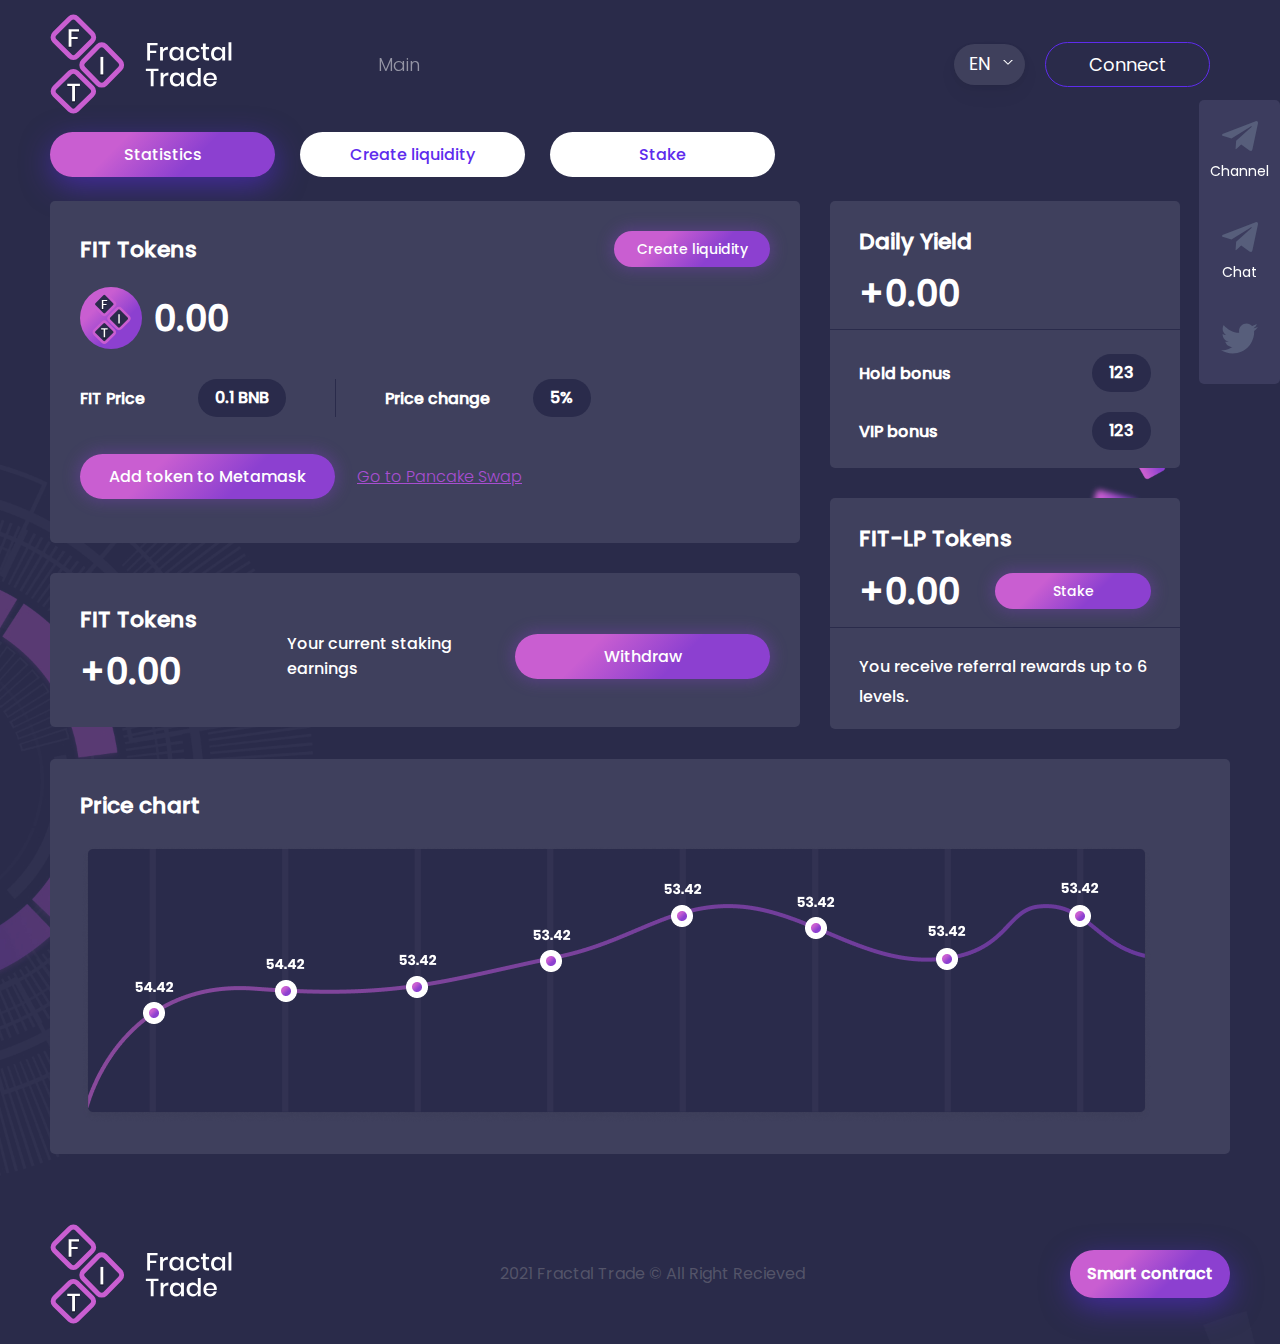
==== Staking.html @ 32904b92 "next page" ====
<!DOCTYPE html>
<html lang="en">
<head>
    <meta charset="UTF-8">
    <meta name="viewport" content="width=device-width, initial-scale=1.0">

    <title>Staking</title>

    <!-- styles -->

    <link rel="stylesheet" type="text/css" href="styles/reset.css">
    <link rel="stylesheet" type="text/css" href="styles/style.css">
    <link rel="stylesheet" type="text/css" href="styles/media.css">

</head>
<body class="body">
<header class="header">
    <div class="container-content">
        <div class="content-header">
            <a href="#" class="logo">
                <img src="images/logo.svg" alt="logo"/>
            </a>
            <div class="menu-container">
                <ul class="menu-list">
                    <li class="item-menu">
                        <a href="index.html" class="link-menu" target="_blank">
                            Main
                        </a>
                    </li>
                </ul>
            </div>
            <div class="header-btn-container">
                <div class="languages-container">
                    <span class="chose-lg">EN</span>
                    <ul class="languages-list">
                        <li class="item-language">
                            <a href="">RU</a>
                        </li>
                        <li class="item-language">
                            <a href="">EN</a>
                        </li>
                    </ul>
                </div>
                <button type="button" class="btn transparent-btn">
                    Connect
                </button>
            </div>
        </div>
    </div>
</header>
<section class="tabs-section">
    <div class="container-content">
        <ul class="tabs">
            <li class="tabs-item active">
                <a href="">
                    Statistics
                </a>
            </li>
            <li class="tabs-item">
                <a href="">
                    Create liquidity
                </a>
            </li>
            <li class="tabs-item">
                <a href="">
                    Stake
                </a>
            </li>
        </ul>
        <div class="tabs-content">
            <div class="tabs-panel active" data-index="0">
                <div class="container-tab-info">
                    <div class="container-fit-token">
                        <div class="tokens-block">
                            <div class="header-block-tabs">
                                <h3 class="title-tabs-block">
                                    FIT Tokens
                                </h3>
                                <button type="button" class="create-liquidity">
                                    Create liquidity
                                </button>
                            </div>
                            <div class="block-value">
                                <div class="icon-value"></div>
                                <p class="value-token">
                                    0.00
                                </p>
                            </div>
                            <div class="result-block-token">
                                <ul class="list-result">
                                    <li class="item-result">
                                        <h4 class="title-result">
                                            FIT Price
                                        </h4>
                                        <span class="result-input">0.1 BNB</span>
                                    </li>
                                    <li class="item-result">
                                        <h4 class="title-result">
                                            Price change
                                        </h4>
                                        <span class="result-input">5%</span>
                                    </li>
                                </ul>
                            </div>

                            <div class="footer-token-block">
                                <button type="button" class="big-pink-btn metamask">
                                    Add token to Metamask
                                </button>
                                <a href="" class="link-swap">
                                    Go to Pancake Swap
                                </a>
                            </div>

                        </div>
                        <div class="tokens-block extra-bottom">
                            <div class="header-block-tabs extra-header">
                                <h3 class="title-tabs-block">
                                    FIT Tokens
                                </h3>
                                <p class="extra-value">
                                    +0.00
                                </p>
                            </div>
                            <div class="block-current">
                                <p>
                                    Your current staking earnings
                                </p>
                                <button type="button" class="big-pink-btn">
                                    Withdraw
                                </button>
                            </div>
                        </div>
                    </div>
                    <div class="right-tokens-block">
                        <div class="main-right-block">
                            <div class="tokens-block right-token">
                                <div class="header-block-tabs extra-header">
                                    <h3 class="title-tabs-block">
                                        Daily Yield
                                    </h3>
                                    <p class="extra-value">
                                        +0.00
                                    </p>
                                </div>
                                <div class="footer-right-token">
                                    <ul class="list-result">
                                        <li class="item-result">
                                            <h4 class="title-result">
                                                Hold bonus
                                            </h4>
                                            <span class="result-input">123</span>
                                        </li>
                                        <li class="item-result">
                                            <h4 class="title-result">
                                                VIP bonus
                                            </h4>
                                            <span class="result-input">123</span>
                                        </li>
                                    </ul>
                                </div>
                            </div>
                            <div class="tokens-block right-token">
                                <div class="header-block-tabs extra-header">
                                    <h3 class="title-tabs-block">
                                        FIT-LP Tokens
                                    </h3>
                                    <div class="container-header-info-bottom">
                                        <p class="extra-value">
                                            +0.00
                                        </p>
                                        <button type="button" class="pink-small-btn">
                                            Stake
                                        </button>
                                    </div>
                                </div>
                                <div class="footer-right-token">
                                    <p class="footer-right-text">
                                        You receive referral rewards up to 6 levels.
                                    </p>
                                </div>
                            </div>
                        </div>
                    </div>
                </div>
                <div class="tab-footer">
                    <div class="chart-container">
                        <h2 class="title-tabs-block">
                            Price chart
                        </h2>
                        <div class="chart">
                            <img src="images/chart.png" alt="simulator chart"/>
                        </div>
                    </div>
                </div>
            </div>
            <div class="tabs-panel" data-index="1">
                <!-- content here -->
            </div>
            <div class="tabs-panel" data-index="2">
                <!-- content here -->
            </div>
        </div>
    </div>
</section>

<footer class="footer">
    <div class="container-content">
        <div class="content-footer">
            <a href="#" class="logo">
                <img src="images/logo.svg" alt="logo">
            </a>
            <p class="footer-info">
                2021 Fractal Trade © All Right Recieved
            </p>
            <button type="button" class="smart-contract">
                Smart contract
            </button>
        </div>
    </div>
</footer>

<div class="container-contacts">
    <ul class="contacts-list">
        <li class="item-contacts channel">
            <a href="" class="link-contacts" target="_blank">
                Channel
            </a>
        </li>
        <li class="item-contacts chat">
            <a href="" class="link-contacts" target="_blank">
                Chat
            </a>
        </li>
        <li class="item-contacts twitter">
            <a href="" class="link-contacts" target="_blank"></a>
        </li>
    </ul>
</div>

<button type="button" class="btn-to-top"></button>

<!-- scripts -->

<script src="js/jQuery_3.6.0.js"></script>
<script src="js/main.js"></script>
</body>
</html>
---- styles/style.css ----
@font-face {
    font-family: 'Poppins';
    src: url('../fonts/Poppins/Poppins-Medium.eot');
    src: url('../fonts/Poppins/Poppins-Medium.eot?#iefix') format('embedded-opentype'),
    url('../fonts/Poppins/Poppins-Medium.woff2') format('woff2'),
    url('../fonts/Poppins/Poppins-Medium.woff') format('woff'),
    url('../fonts/Poppins/Poppins-Medium.ttf') format('ttf');
    font-weight: 500;
    font-style: normal;
    font-display: swap;
}

@font-face {
    font-family: 'Poppins';
    src: url('../fonts/Poppins/Poppins-Regular.eot');
    src: url('../fonts/Poppins/Poppins-Regular.eot?#iefix') format('embedded-opentype'),
    url('../fonts/Poppins/Poppins-Regular.woff2') format('woff2'),
    url('../fonts/Poppins/Poppins-Regular.woff') format('woff'),
    url('../fonts/Poppins/Poppins-Regular.ttf') format('ttf');
    font-weight: normal;
    font-style: normal;
    font-display: swap;
}

@font-face {
    font-family: 'Poppins';
    src: url('../fonts/Poppins/Poppins-Light.eot');
    src: url('../fonts/Poppins/Poppins-Light.eot?#iefix') format('embedded-opentype'),
    url('../fonts/Poppins/Poppins-Light.woff2') format('woff2'),
    url('../fonts/Poppins/Poppins-Light.woff') format('woff'),
    url('../fonts/Poppins/Poppins-Light.ttf') format('ttf');
    font-weight: 300;
    font-style: normal;
    font-display: swap;
}

*,
body,
html{
    font-family: 'Poppins';
}

a{
    text-decoration: none;
}

a, h1, h2, h3, h4, h5, h6{
    color: #ffff;
    line-height: normal;
}

p{
    color: rgba(255, 255, 255, 0.5);
}

input, button{
    outline: none;
}

/*--------------wrapper styles---------*/

.body{
    background: url("../images/bg.jpg")no-repeat;
    background-size: cover;
    min-height: 100px;
}

/*--------------header styles---------*/

.container-content{
    max-width: 1180px;
    width: 100%;
    margin: 0 auto;
}

.header{
    padding: 14px;
}

.logo{
    max-width: 184px;
    width: 100%;
}

.logo img{
    width: 100%;
}

.menu-list{
    display: flex;
    align-items: center;
    justify-content: space-between;
}

.content-header{
    display: flex;
    align-items: center;
    justify-content: space-between;
}

.link-menu{
    color: #FFFFFF;
    opacity: 0.5;
    font-size: 18px;
    font-weight: 300;
}

.item-menu{
    margin: 0 20px;
}

.link-menu:hover{
    opacity: 1;
    transition: .3s;
}

.chose-lg{
    padding: 11px 35px 12px 15px;
    display: flex;
    align-items: center;
    justify-content: center;
    color: #FFFFFF;
    cursor: pointer;
    position: relative;
    z-index: 1;
    font-size: 18px;
}


.chose-lg:after{
    content: '';
    position: absolute;
    right: 10px;
    top: 50%;
    transform: translateY(-50%) rotate(180deg);
    background: url("../images/arrow.svg")no-repeat;
    width: 14px;
    height: 8px;
    background-size: cover;
    transition: .4s;
}

.chose-lg.turn-btn:after{
    top: 42%;
    transform: translateY(-50%);
    transition: .4s;
}

.languages-container{
    background: #3f405c;
    box-shadow: 0px 10px 20px rgba(0, 0, 0, 0.04), 0px 2px 6px rgba(0, 0, 0, 0.04), 0px 0px 1px rgba(0, 0, 0, 0.04);
    border-radius: 30px;
    position: relative;
    margin-right: 20px;
}

.languages-list{
    position: absolute;
    top: 22px;
    left: 0;
    right: 0;
    box-shadow: 0px 10px 20px rgba(0, 0, 0, 0.04), 0px 2px 6px rgba(0, 0, 0, 0.04), 0px 0px 1px rgba(0, 0, 0, 0.04);
    padding-top: 20px;
    background: #3f405c;
    border-bottom-right-radius: 20px;
    border-bottom-left-radius: 20px;
    display: none;
}

.item-language{
    display: flex;
    flex-direction: column;
    align-items: center;
    background: #3f405c;
}

.item-language:last-child{
    border-bottom-right-radius: 30px;
    border-bottom-left-radius: 30px;
}

.item-language:hover,
.chose-lg:hover{
    background: #34354c;
    border-radius: 30px;
}

.item-language a{
    padding: 10px 13px;
    width: 44px;
    text-align: left;
    font-size: 18px;
}

.btn{
    width: 165px;
    color: #FFFFFF;
    border-radius: 30px;
    height: 45px;
    font-size: 18px;
}

.transparent-btn{
    background: transparent;
    border: 1px solid #5E2CED;
}
.transparent-btn:hover{
    background: rgba(94, 44, 237, 0.3);
    transition: .3s;
}

.header-btn-container{
    display: flex;
    align-items: center;
    margin-right: 20px;
}

.menu-container{
    width: 40%;
}

/*------------first screen-----------*/

.container-text-screen{
    max-width: 575px;
    width: 100%;
}

.main-title{
    font-style: normal;
    font-weight: normal;
    font-size: 80px;
    line-height: 105%;
    margin-bottom: 27px;
}

.main-sub-text{
    line-height: normal;
    font-size: 16px;
    max-width: 457px;
    font-weight: 300;
    margin-bottom: 27px;
}

.tokens{
    background: linear-gradient(315deg, #8C40D0 36.41%, #C95ED1 70.02%);
    -webkit-box-shadow: 1px 9px 30px 0px rgba(94, 44, 237, 0.5);
    -moz-box-shadow: 1px 9px 30px 0px rgba(94, 44, 237, 0.5);
    box-shadow: 1px 9px 30px 0px rgba(94, 44, 237, 0.5);
    border: none;
    margin-right: 20px;
    animation: radial-pulse 1s infinite;
}

.contract{
    border: none;
    background: #F1F4FF;
    color: #5E2CED;
}

.tokens:hover,
.contract:hover,
.btn-statistic:hover{
    opacity: 0.8;
    transition: .3s;
}

.footer-text-screen{
    display: flex;
    align-items: baseline;
    font-size: 16px;
    font-weight: 300;
    margin-top: 30px;
}

.footer-text-screen p{
    margin-left: 5px;
}

.container-first-screen{
    display: flex;
    align-items: center;
    justify-content: space-between;
    margin-top: 70px;
    min-height: 500px;
}

.first-screen{
    padding-bottom: 123px;
}

/*----------------blue section--------*/

.blue-section{
    background: #6A3CEF;
    min-height: 61px;
}

.item-statistic{
    padding: 36px 0 44px;
}

.list-statistic{
    display: flex;
    align-items: center;
    justify-content: space-around;
}

.value-statistic{
    position: relative;
    text-align: center;
    width: 100%;
}

.value-statistic:after{
    content: '';
    position: absolute;
    bottom: 5px;
    width: 82px;
    height: 1px;
    background: #FFFFFF;
    left: 50%;
    transform: translateX(-50%);
}

.item-statistic{
    display: flex;
    flex-direction: column;
    align-items: center;
    min-width: 379px;
}

.value-statistic h3{
    font-style: normal;
    font-weight: normal;
    font-size: 45px;
}

.text-statistic{
    font-style: normal;
    font-weight: 300;
    font-size: 16px;
    margin-top: 5px;
}

.center-column{
    background: #5E2CED;
}

/*---------------discussed------------*/

.discussed{
    padding: 100px 85px;
}

.title-header{
    font-style: normal;
    font-weight: normal;
    font-size: 35px;
    text-align: center;
    margin-bottom: 18px;
}

.list-discussed{
    display: flex;
    align-items: center;
    justify-content: space-between;
}

.item-discussed{
    max-width: 233px;
}

.item-discussed a{
    display: block;
}

/*-------------investments-----------*/

.investments{
    padding-bottom: 100px;
}

.container-sub-title{
    display: flex;
    align-items: center;
    justify-content: center;
}

.sub-title-header{
    margin-right: 5px;
    font-style: normal;
    font-weight: 300;
    font-size: 22px;
    color: rgba(255, 255, 255, 0.5);
}

.container-sub-title span{
    color: #5E2CED;
    font-style: normal;
    font-weight: 300;
    font-size: 22px;
}

.container-img-item{
    margin-bottom: 15px;
}

.list-investments{
    display: flex;
    align-items: center;
    justify-content: space-around;
}

.container-list-investments{
    margin-top: 37px;
}

.text-investments{
    font-style: normal;
    font-weight: normal;
    font-size: 25px;
    color: #FFFFFF;
    text-align: center;
}

.item-investments{
    display: flex;
    flex-direction: column;
    align-items: center;
    padding-bottom: 16px;
    position: relative;
}

.item-investments:after{
    content: '';
    position: absolute;
    left: 50%;
    transform: translateX(-50%);
    bottom: 0;
    width: 84px;
    height: 1px;
    background: #5E2CED;
}

.container-img-item{
    min-height: 81px;
}

.header-block{
    display: flex;
    flex-direction: column;
    align-items: center;
    margin-bottom: 15px;
    padding: 30px 28px;
}

.title-block{
    font-style: normal;
    font-weight: bold;
    font-size: 25px;
    position: relative;
    padding-bottom: 15px;
    margin-top: 15px;
}

.title-block:after{
    content: '';
    position: absolute;
    width: 84px;
    left: 50%;
    transform: translateX(-50%);
    bottom: 0;
    background: #C95ED1;
    height: 1px;
}

.container-info{
    display: flex;
    align-items: center;
    justify-content: space-between;
    margin-top: 20px;
    width: 100%;
}

.container-info p{
    font-style: normal;
    font-weight: 300;
    font-size: 20px;
}

.container-info span{
    color: #A84ED1;
    font-style: normal;
    font-weight: 300;
    font-size: 20px;
}

.block-investments{
    background: #3F405D;
    box-shadow: 0px 4px 8px rgba(0, 0, 0, 0.04), 0px 0px 2px rgba(0, 0, 0, 0.06), 0px 0px 1px rgba(0, 0, 0, 0.04);
    border-radius: 5px;
    max-width: 350px;
    width: 100%;
    margin: 0 15px;
}

.container-blocks-investments{
    margin-top: 95px;
    display: flex;
}

.title-footer-block{
    font-style: normal;
    font-weight: 300;
    font-size: 16px;
    text-align: center;
    margin: 15px 0;
}

.content-statistic{
    display: flex;
    align-items: center;
    justify-content: space-between;
}

.name-statistic{
    font-weight: 300;
    font-size: 16px;
    color: rgba(255, 255, 255, 0.5);
}

.value{
    color: #A84ED1;
    font-weight: 300;
    font-size: 16px;
}

.container-input{
    display: flex;
    align-items: center;
    justify-content: space-between;
    background: #3F405D;
    border: 1px solid #A84ED1;
    border-radius: 30px;
    padding: 10px;
}

.input-info{
    background: transparent;
    border: none;
    color: #FFFFFF;
    font-weight: 300;
    font-size: 16px;
    max-width: 175px;
    width: 100%;
}

.btn-input{
    font-weight: 500;
    font-size: 16px;
    color: #FFFFFF;
    background: linear-gradient(315deg, #8C40D0 36.41%, #C95ED1 70.02%);
    border-radius: 30px;
    border: none;
}

.btn-input:hover{
    opacity: 0.8;
}

.container-input{
    margin-top: 25px;
}

.btn-statistic{
    background: linear-gradient(315deg, #8C40D0 36.41%, #C95ED1 70.02%);
    border-radius: 30px;
    width: 100%;
    border: none;
    -webkit-box-shadow: 1px 9px 30px 0px rgba(94, 44, 237, 0.5);
    -moz-box-shadow: 1px 9px 30px 0px rgba(94, 44, 237, 0.5);
    box-shadow: 1px 9px 30px 0px rgba(94, 44, 237, 0.5);
    margin-top: 25px;
    animation: radial-pulse 1s infinite;
}

.footer-block{
    background: rgba(7, 16, 59, 0.3);
    box-shadow: 0px 4px 8px rgba(0, 0, 0, 0.04), 0px 0px 2px rgba(0, 0, 0, 0.06), 0px 0px 1px rgba(0, 0, 0, 0.04);
    border-radius: 5px;
    padding: 19px 28px 28px;
}


.content-statistic-withdraw{
    display: flex;
    align-items: center;
    justify-content: space-between;
}

.content-statistic-withdraw .value{
    font-size: 20px;
}

.content-statistic-withdraw:first-child{
    margin-bottom: 20px;
}

.btn-transparent{
    width: 100%;
    background: transparent;
    border: 1px solid #a84ed1;
    color: #A84ED1;
    margin-top: 20px;
    height: 45px;
}

.btn-transparent:hover{
    background: rgba(168, 78, 209, 0.1);
    transition: .3s;
}

.body-block{
    padding: 0 28px 40px;
    position: relative;
    border-bottom: 4px solid #07103B4D;
}

.withdraw-header{
    margin-bottom: 0;
    padding-bottom: 35px;
}

.value.footer-value{
    font-size: 16px;
}

.footer-block-withdraw{
    padding: 24px 28px 40px;
}

/*------------------referral------------*/

.referral{
    padding: 95px 0 99px;
    background: #5E2CED;
}

.referral-header{
    position: relative;
    overflow: hidden;
    white-space: nowrap;
}

.referral-header:before,
.referral-header:after{
    content: '';
    position: absolute;
    height: 1px;
    display: inline-block;
    width: 50%;
    background-clip: content-box;
    background: rgba(255, 255, 255, 0.3);
    top: 25px;
}

.referral-header:before{
    left: 0;
    margin: 0 0 0 -19%;
}

.referral-header:after{
    right: 0;
    margin: 0 -19% 0 0;
    top: 25px;
}

.item-percent{
    display: flex;
    flex-direction: column;
    align-items: center;
}

.title-percent{
    font-style: normal;
    font-weight: normal;
    font-size: 55px;
    position: relative;
}

.title-percent:before{
    content: '';
    position: absolute;
    height: 1px;
    bottom: 0;
    left: 50%;
    width: 84px;
    transform: translateX(-50%);
    background: rgba(255, 255, 255, 0.5);
}

.text-percent{
    font-weight: 300;
    font-size: 22px;
    text-align: center;
    color: rgba(255, 255, 255, 0.5);
    margin-top: 20px;
}

.left-block{
    width: 47%;
}

.list-percent{
    display: flex;
    flex-wrap: wrap;
    justify-content: space-around;
}

.item-percent{
    padding: 25px 17px;
    min-width: 150px;
}

.referral-block-header{
    display: flex;
    align-items: center;
}

.referral-title,
.referral-block-header span{
    margin-right: 5px;
    font-style: normal;
    font-weight: normal;
    font-size: 25px;
}

.referral-block-header span{
    margin-right: 0;
    color: #FFFFFF;
}

.text-referral{
    font-weight: 300;
    font-size: 22px;
    color: rgba(255, 255, 255, 0.5);
    line-height: normal;
    margin-top: 13px;
    max-width: 495px;
    width: 100%;
}

.container-info-referral{
    display: flex;
    justify-content: space-between;
    align-items: center;
}

.right-block{
    background: #6A3CEF;
    border-radius: 5px;
    padding: 34px 20px 25px 20px;
    max-width: 530px;
    width: 100%;
}

.title-referral-footer{
    position: relative;
    overflow: hidden;
    white-space: nowrap;
    font-weight: normal;
    font-size: 22px;
}

.title-referral-footer:after{
    content: '';
    position: absolute;
    height: 1px;
    display: inline-block;
    width: 52%;
    background-clip: content-box;
    background: rgba(255, 255, 255, 0.3);
    top: 50%;
    transform: translateY(-50%);
    right: 0;
    margin: 0;
}

.referral-footer{
    margin: 30px 0 10px;
}

.referral-input{
    background: #5a36ce;
    border: 1px solid #5a36ce;
    border-radius: 50px;
    color: #FFFFFF;
    font-weight: 300;
    font-size: 16px;
    padding: 10px;
    width: 95%;
    margin: 20px 0 30px;
}

.copy-btn{
    width: 290px;
    height: 45px;
    color: #5E2CED;
    font-weight: 500;
    font-size: 16px;
    background: #FFFFFF;
    border: none;
    border-radius: 50px;
}

.copy-btn:hover{
    opacity: 0.8;
    transition: .3s;
}

/*-------------road map------------*/

.road-map{
    padding: 94px 0 90px;
}

.number-block span{
    font-style: normal;
    font-weight: normal;
    font-size: 22px;
    color: #5E2CED;
}

.number-block{
    width: 50px;
    height: 50px;
    background: #FFFFFF;
    box-shadow: 0px 10px 20px rgba(0, 0, 0, 0.04), 0px 2px 6px rgba(0, 0, 0, 0.04), 0px 0px 1px rgba(0, 0, 0, 0.04);
    border-radius: 100%;
    display: flex;
    justify-content: center;
    align-items: center;
    position: relative;
}

.title-map-block{
    font-style: normal;
    font-weight: normal;
    font-size: 25px;
    margin-bottom: 17px;
}

.text-map-block{
    font-style: normal;
    font-weight: 300;
    font-size: 22px;
    color: #7E7E89;
    max-width: 270px;
    width: 100%;
    display: -webkit-box;
    -webkit-line-clamp: 4;
    -webkit-box-orient: vertical;
    overflow-y: hidden;
    text-overflow: ellipsis;
}

.map-block{
    max-width: 394px;
    width: 100%;
    position: relative;
    padding-bottom: 55px;
    padding-left: 55px;
}

.map-block:hover{
    cursor: pointer;
}

.first-block,
.three-block,
.fifth-block{
    padding-top: 55px;
}

.first-block:after,
.three-block:after,
.fifth-block:after{
    content: '';
    position: absolute;
    left: 0;
    top: -34px;
    width: 14px;
    height: 100%;
    background: url("../images/point-line.svg")no-repeat;
    transform: rotate(180deg);
    z-index: -2;
    background-size: 100% 100%;
}

.second-block:after,
.fourth-block:after{
    content: '';
    position: absolute;
    left: 0;
    top: 9px;
    width: 14px;
    height: 100%;
    background: url("../images/point-line.svg")no-repeat;
    z-index: -2;
    background-size: 100% 100%;
}

.first-block:hover .number-block,
.second-block:hover .number-block,
.three-block:hover .number-block,
.fourth-block:hover .number-block,
.fifth-block:hover .number-block{
    width: 85px;
    height: 85px;
    transition: .3s;
}

.first-block:hover .number-block,
.three-block:hover .number-block,
.fifth-block:hover .number-block{
    top: -56px;
    left: -34px;
}

.second-block:hover .number-block,
.fourth-block:hover .number-block{
    bottom: -53px;
    left: -35px;
}

.first-block .number-block,
.second-block .number-block,
.three-block .number-block,
.fourth-block .number-block,
.fifth-block .number-block{
    position: absolute;
}

.first-block:hover .number-block:before,
.second-block:hover .number-block:before,
.three-block:hover .number-block:before,
.fourth-block:hover .number-block:before,
.fifth-block:hover .number-block:before{
    content: '';
    position: absolute;
    left: -7px;
    right: -7px;
    bottom: -7px;
    top: -7px;
    border-radius: 100%;
    background: linear-gradient(315deg, #8C40D0 36.41%, #C95ED1 70.02%);
    z-index: -1;
    transition: .3s;
}


.first-block:hover .number-block span,
.second-block:hover .number-block span,
.three-block:hover .number-block span,
.fourth-block:hover .number-block span,
.fifth-block:hover .number-block span{
    font-size: 35px;
    transition: .3s;
}
.first-block .number-block,
.three-block .number-block,
.fifth-block .number-block{
    top: -40px;
    left: -18px;
}

.second-block .number-block,
.fourth-block .number-block{
    bottom: -40px;
    left: -18px;
}

.second-block{
    left: 55px;
}

.fourth-block{
    right: 0;
}

.container-map{
    display: flex;
    flex-direction: column;
    align-items: center;
    justify-content: center;
    position: relative;
}

.list-map{
    display: flex;
    justify-content: space-between;
    width: 100%;
    align-items: center;
}

.list-map:first-child{
    justify-content: center;
}

.mobile-block{
    display: none;
}

.special-map-line{
    height: 10px;
    background: #3E3F5B;
    box-shadow: 0px 10px 20px rgba(0, 0, 0, 0.04), 0px 2px 6px rgba(0, 0, 0, 0.04), 0px 0px 1px rgba(0, 0, 0, 0.04);
    border-radius: 5px;
    width: 100%;
    border: none;
    z-index: -3;
}

/*--------------faq----------------*/

.faq{
    padding-bottom: 20px;
}

.container-faq{
    margin-top: 45px;
}

.list-faq{
    max-height: 330px;
    overflow-y: auto;
    padding-right: 6px;
}

.header-item-faq{
    background: #3F405D;
    border-radius: 50px;
    padding: 24px 31px 24px 37px;
    display: flex;
    align-items: center;
    position: relative;
    z-index: 100;
    cursor: pointer;
}

.item-faq{
    margin-bottom: 26px;
}

.active-block .header-item-faq{
    background: linear-gradient(315deg, #8C40D0 36.41%, #C95ED1 70.02%);
}

.chevron-faq-item{
    width: 22px;
    height: 12px;
    background: url("../images/arrow-pink.svg") no-repeat;
    background-size: cover;
    border: none;
    position: absolute;
    right: 31px;
    top: 50%;
    transform: translateY(-50%);
    transition: .3s;
}

.title-faq-item{
    font-style: normal;
    font-weight: normal;
    font-size: 23px;
}

.chevron-faq-item.active-btn-faq{
    background: url("../images/arrow.svg") no-repeat;
    background-size: cover;
    width: 22px;
    height: 22px;
    transition: .3s;
}

.container-info-faq{
    background: #3F405D;
    box-shadow: 0px 10px 20px rgba(0, 0, 0, 0.04), 0px 2px 6px rgba(0, 0, 0, 0.04), 0px 0px 1px rgba(0, 0, 0, 0.04);
    border-bottom-left-radius: 50px;
    border-bottom-right-radius: 50px;
    padding: 62px 37px 25px;
    position: relative;
    top: -30px;
    display: none;
}

.container-info-faq p{
    color: #7E7E89;
    font-style: normal;
    font-weight: normal;
    font-size: 16px;
    line-height: normal;
}

/*-------------scrollbar-----------*/

::-webkit-scrollbar-button {
    background-image: none;
    background-repeat:no-repeat;
    width:5px;
    height:0px
}

::-webkit-scrollbar-track {
    background-color: rgba(7, 16, 59, 0.3);
}

::-webkit-scrollbar-thumb {
    -webkit-border-radius: 5px;
    border-radius: 5px;
    background: linear-gradient(315deg, #8C40D0 36.41%, #C95ED1 70.02%);
}

::-webkit-scrollbar-thumb:hover{
    background: linear-gradient(315deg, #8C40D0 36.41%, #C95ED1 70.02%);
    opacity: 0.5;
}

::-webkit-resizer{
    background-image: none;
    background-repeat: no-repeat;
    width: 4px;
    height: 0px
}

::-webkit-scrollbar{
    width: 4px;
    border-radius: 5px;
}

/*--------------footer-------------*/

.smart-contract{
    font-style: normal;
    font-weight: 600;
    font-size: 16px;
    color: #FFFFFF;
    width: 160px;
    height: 48px;
    background: linear-gradient(315deg, #8C40D0 36.41%, #C95ED1 70.02%);
    border-radius: 50px;
    border: none;
    -webkit-box-shadow: 1px 9px 30px 0px rgba(94, 44, 237, 0.5);
    -moz-box-shadow: 1px 9px 30px 0px rgba(94, 44, 237, 0.5);
    box-shadow: 1px 9px 30px 0px rgba(94, 44, 237, 0.5);
    animation: radial-pulse 1s infinite;
}

@keyframes radial-pulse {
    0% {
        box-shadow:  0 0 0 0px rgba(94, 44, 237, 0.5);
    }

    100% {
        box-shadow: 1px 9px 30px 0px rgba(94, 44, 237, 0.5);
    }
}

.smart-contract:hover{
    opacity: 0.8;
    transition: .3s;
}

.footer .logo{
    max-width: 184px;
    width: 100%;
    display: block;
}

.content-footer{
    display: flex;
    align-items: center;
    justify-content: space-between;
}

.footer-info{
    color: rgba(126, 126, 137, 0.5);
    font-style: normal;
    font-weight: normal;
    font-size: 16px;
}

.footer{
    padding: 20px 0;
}

.btn-to-top{
    background: linear-gradient(315deg, #8C40D0 36.41%, #C95ED1 70.02%);
    border-radius: 50px;
    width: 55px;
    height: 55px;
    position: fixed;
    bottom: 70px;
    border: none;
    right: 10%;
    box-shadow: 0px 0px 3px 7px rgba(94,44,237,0.3);
    -webkit-box-shadow: 0px 0px 3px 7px rgba(94,44,237,0.3);
    -moz-box-shadow: 0px 0px 3px 7px rgba(94,44,237,0.3);
    opacity: 0;
    visibility: hidden;
    z-index: 1000;
    transition: background-color .3s,
    opacity .5s, visibility .5s;
    animation: pulse 2s infinite;
}

@-webkit-keyframes pulse {
    0% {
        -webkit-box-shadow: 0 0 0 0 rgba(94,44,237,0.3);
    }
    70% {
        -webkit-box-shadow: 0px 0px 3px 7px rgba(94,44,237, 0.3);
    }
    100% {
        -webkit-box-shadow: 0 0 0 0 rgba(94,44,237, 0);
    }
}

.btn-to-top:after{
    content: '';
    position: absolute;
    left: 0;
    top: 0;
    bottom: 0;
    right: 0;
    background: url("../images/arrow.svg") no-repeat;
    background-position: center;
}

.btn-to-top.show {
    opacity: 1;
    visibility: visible;
}

.item-contacts{
    margin-bottom: 40px;
}

.item-contacts:last-child{
    margin-bottom: 0;
}

.link-contacts:hover{
    color: #A84ED1;
    transition: .3s;
}

.channel a,
.chat a,
.twitter a{
    display: flex;
    align-items: center;
    justify-content: center;
    padding-top: 40px;
    position: relative;
    width: 61px;
    font-style: normal;
    font-weight: normal;
    font-size: 14px;
}

.channel a:after,
.chat a:after,
.twitter a:after{
    content: '';
    position: absolute;
    background: url("../images/grey-telegram.svg")no-repeat;
    background-size: contain;
    width: 36px;
    height: 30px;
    top: 0;
    transition: .3s;
}

.channel a:hover:after,
.chat a:hover:after{
    content: '';
    position: absolute;
    background: url("../images/telegram.svg")no-repeat;
    background-size: contain;
    width: 36px;
    height: 30px;
    top: 0;
}

.twitter a:after{
    background: url("../images/twitter.svg")no-repeat;
    background-size: contain;
    width: 38px;
    height: 31px;
}

.twitter a:hover:after{
    background: url("../images/twitter-pink.svg")no-repeat;
    background-size: contain;
    width: 38px;
    height: 31px;
    transition: .3s;
}

.contacts-list{
    background: rgba(78, 78, 113, 0.5);
    border-radius: 5px;
    display: flex;
    flex-direction: column;
    max-width: 78px;
    padding: 21px 10px;
}

.container-contacts{
    position: fixed;
    right: 0;
    top: 100px;
    z-index: 1000;
}

/*-------------page staking----------*/

.tabs-container {
    max-width: 100%;
    margin: 50px auto;
    padding: 25px;
}

.tabs {
    display: flex;
    margin-bottom: 28px;
}

.tabs li:not(:last-child) {
    margin-right: 25px;
}

.tabs li a {
    display: flex;
    align-items: center;
    justify-content: center;
    position: relative;
    top: 4px;
    border-radius: 50px;
    background: white;
    transition: all 0.1s ease-in-out;
    color: #5E2CED;
    font-style: normal;
    font-weight: 500;
    font-size: 16px;
    width: 225px;
    height: 45px;
    outline: none;
}

.tabs li.active a,
.tabs li a:hover {
    background: linear-gradient(315deg, #8C40D0 36.41%, #C95ED1 70.02%);
    color: #FFFFFF;
    outline: none;
    -webkit-box-shadow: 1px 9px 30px 0px rgba(94, 44, 237, 0.5);
    -moz-box-shadow: 1px 9px 30px 0px rgba(94, 44, 237, 0.5);
    box-shadow: 1px 9px 30px 0px rgba(94, 44, 237, 0.5);
    animation: radial-pulse 1s infinite;
}

.tabs-content {
    position: relative;
    z-index: 2;
}

.tabs-panel {
    display: none;
}

.tabs-panel.active {
    display: block;
}

/*-------------first-tab--------------*/

.create-liquidity{
    font-style: normal;
    font-weight: 500;
    font-size: 14px;
    color: #FFFFFF;
    width: 156px;
    height: 36px;
    background: linear-gradient(315deg, #8C40D0 36.41%, #C95ED1 70.02%);
    border-radius: 30px;
    border: none;
    box-shadow: 0px 0px 15px 3px rgba(140,64,208,0.32);
    -webkit-box-shadow: 0px 0px 15px 3px rgba(140,64,208,0.32);
    -moz-box-shadow: 0px 0px 15px 3px rgba(140,64,208,0.32);
}

.title-tabs-block{
    font-style: normal;
    font-weight: bold;
    font-size: 22px;
}

.header-block-tabs{
    display: flex;
    align-items: center;
    justify-content: space-between;
    margin-bottom: 20px;
}

.tokens-block{
    background: #3F405D;
    padding: 30px 30px 44px;
    border-radius: 5px;
}

.icon-value{
    width: 62px;
    height: 62px;
    border-radius: 100%;
    background: linear-gradient(315deg, #8C40D0 36.41%, #C95ED1 70.02%);
    position: relative;
    display: flex;
    align-items: center;
    justify-content: center;
}

.icon-value:after{
    content: '';
    position: absolute;
    width: 52px;
    height: 52px;
    background: url("../images/fit-pink.svg")no-repeat;
    background-size: contain;
    background-position: center;
}

.block-value{
    display: flex;
    align-items: center;
}

.value-token{
    font-style: normal;
    font-weight: bold;
    font-size: 35px;
    color: #FFFFFF;
    margin-left: 12px;
}

.title-result{
    font-style: normal;
    font-weight: bold;
    font-size: 16px;
}

.result-input{
    font-style: normal;
    font-weight: bold;
    font-size: 16px;
    color: #FFFFFF;
    padding: 11px 17px;
    text-align: center;
    background: #2A2B4B;
    border-radius: 30px;
}

.item-result{
    display: flex;
    align-items: center;
    max-width: 206px;
    width: 100%;
    justify-content: space-between;
    padding-right: 49px;
}

.list-result{
    display: flex;
    align-items: center;
    margin-top: 30px;
    margin-bottom: 37px;
}

.item-result:not(:last-child) {
    border-right: 1px solid #2A2B4B;
}

.item-result:not(:first-child) {
    padding-left: 49px;
}

.big-pink-btn{
    background: linear-gradient(315deg, #8C40D0 36.41%, #C95ED1 70.02%);
    border-radius: 30px;
    width: 255px;
    height: 45px;
    font-weight: 500;
    font-size: 16px;
    color: #FFFFFF;
    border: none;
    box-shadow: 0px 0px 15px 3px rgba(140,64,208,0.32);
    -webkit-box-shadow: 0px 0px 15px 3px rgba(140,64,208,0.32);
    -moz-box-shadow: 0px 0px 15px 3px rgba(140,64,208,0.32);
}

.create-liquidity:hover,
.big-pink-btn:hover{
    opacity: 0.8;
    transition: .3s;
}

.link-swap{
    color: #A84ED1;
    text-decoration: underline;
    font-style: normal;
    font-weight: 300;
    font-size: 16px;
    margin-left: 18px;
}

.link-swap:hover{
    transition: .3s;
    text-decoration: none;
}

.extra-value{
    font-style: normal;
    font-weight: bold;
    font-size: 35px;
    color: #FFFFFF;
    margin-top: 18px;
}

.extra-header{
    flex-direction: column;
    align-items: flex-start;
}

.extra-bottom{
    margin-top: 30px;
    padding-bottom: 18px;
    display: flex;
    align-items: center;
    justify-content: space-between;
}

.block-current p{
    font-style: normal;
    font-weight: 500;
    font-size: 16px;
    color: #FFFFFF;
    max-width: 174px;
    line-height: normal;
}

.block-current{
    display: flex;
    align-items: center;
    justify-content: space-between;
    width: 70%;
}

.container-tab-info{
    display: flex;
    width: 100%;
}

.right-tokens-block .tokens-block{
    margin-left: 30px;
}

.right-tokens-block{
    max-width: 380px;
    width: 100%;
}

.right-tokens-block .tokens-block:not(:last-child){
    margin-bottom: 30px;
}

.container-fit-token{
    max-width: 750px;
    width: 100%;
}

.right-token{
    padding: 0 0  18px;
}

.right-token .extra-header{
    margin-bottom: 0;
    padding: 24px 29px 18px;
    border-bottom: 1px solid #2A2B4B;
}


.main-right-block{
    display: flex;
    flex-direction: column;
}

.footer-right-token .list-result{
    flex-direction: column;
    align-items: flex-start;
    margin: 0;
}
.footer-right-token .list-result .item-result{
    justify-content: space-between;
    max-width: 100%;
}

.footer-right-token .list-result .item-result:not(:first-child) {
    padding-left: 0;
}

.footer-right-token .list-result  .item-result:not(:last-child) {
    border-right: none;
    margin-bottom: 20px;
}

.footer-right-token{
    padding: 24px 29px 0;
}

.pink-small-btn{
    font-style: normal;
    font-weight: 500;
    font-size: 14px;
    color: #FFFFFF;
    width: 156px;
    height: 36px;
    background: linear-gradient(315deg, #8C40D0 36.41%, #C95ED1 70.02%);
    border-radius: 30px;
    border: none;
    box-shadow: 0px 0px 15px 3px rgba(140,64,208,0.32);
    -webkit-box-shadow: 0px 0px 15px 3px rgba(140,64,208,0.32);
    -moz-box-shadow: 0px 0px 15px 3px rgba(140,64,208,0.32);
}

.pink-small-btn:hover{
    transition: .3s;
    opacity: 0.8;
}

.container-header-info-bottom{
    display: flex;
    align-items: center;
    justify-content: space-between;
    margin-top: 18px;
    width: 100%;
}

.container-header-info-bottom .extra-value{
    margin-top: 0;
}

.footer-right-text{
    font-style: normal;
    font-weight: 500;
    font-size: 16px;
    color: #FFFFFF;
    line-height: 182%;
}

.chart-container{
    background: #3F405D;
    border-radius: 5px;
    padding: 30px;
}

.chart{
    height: 280px;
    max-width: 1073px;
    width: 100%;
    overflow-x: auto;
}

.chart img,
.chart canvas{
    width: 100%;
}

.chart-container .title-tabs-block{
    margin-bottom: 22px;
}

.tab-footer{
    margin-top: 30px;
    margin-bottom: 50px;
}
---- styles/media.css ----
@media screen and (max-width: 1500px){

}
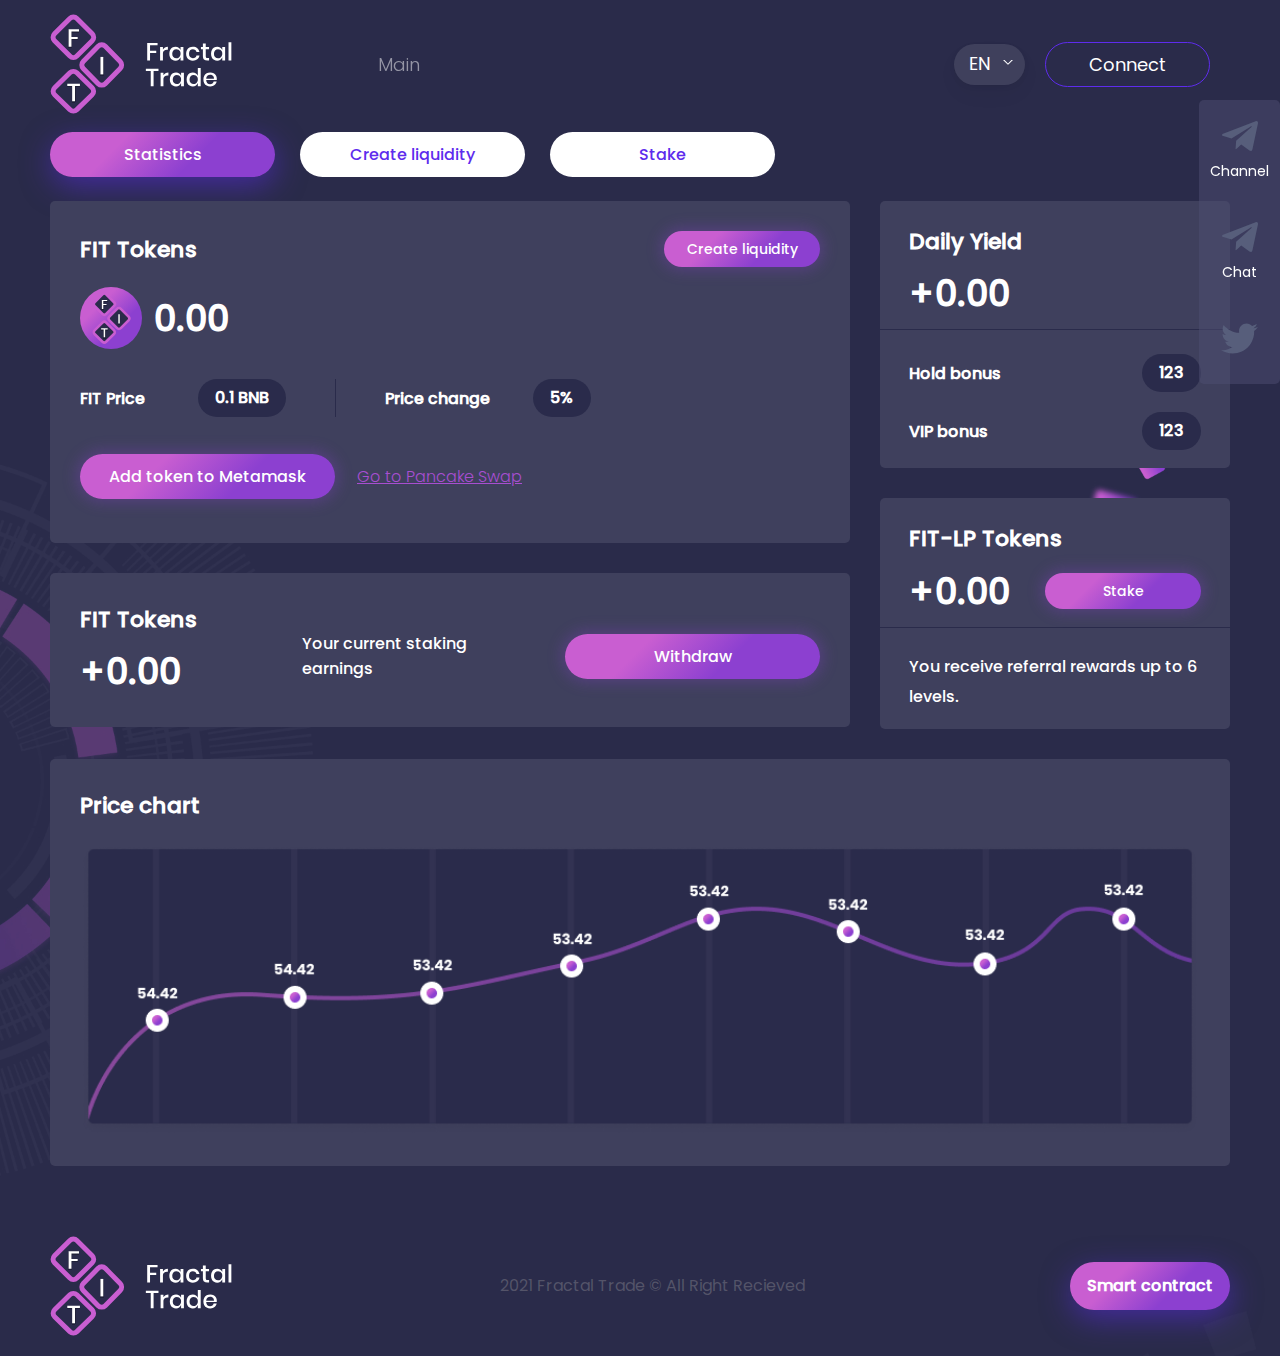
==== commit c686b091: "next page" ====
--- a/Staking.html
+++ b/Staking.html
@@ -195,7 +195,208 @@
                 </div>
             </div>
             <div class="tabs-panel" data-index="1">
-                <!-- content here -->
+                <div class="container-token">
+                    <div class="tokens-block left-token-block">
+                        <div class="control-header">
+                            <div class="switch-btn"></div>
+                        </div>
+                        <div class="container-input-token">
+                            <div class="container-content-change">
+                                <div class="header-input">
+                                    <h4 class="title-input">
+                                        Liquidity tokens
+                                    </h4>
+                                    <span class="value-info">
+                                    0.00 FIT-LP
+                                </span>
+                                </div>
+                                <div class="container-input-block">
+                                    <input type="text" class="token-input" value="0"/>
+                                    <div class="before-input">
+                                    <span>
+                                        FIT-LP
+                                    </span>
+                                    </div>
+                                </div>
+                                <div class="container-percent">
+                                    <ul class="list-percent">
+                                        <li class="item-percent-list">
+                                        <span>
+                                            25%
+                                        </span>
+                                        </li>
+                                        <li class="item-percent-list">
+                                        <span>
+                                            50%
+                                        </span>
+                                        </li>
+                                        <li class="item-percent-list">
+                                        <span>
+                                            75%
+                                        </span>
+                                        </li>
+                                        <li class="item-percent-list">
+                                        <span>
+                                            100%
+                                        </span>
+                                        </li>
+                                    </ul>
+                                </div>
+                                <button type="button" class="big-pink-btn remove-btn">
+                                    Remove liquidity
+                                </button>
+                                <a href="" class="link-swap remove-swap">Go to Pancake Swap</a>
+                            </div>
+                            <div class="container-content-change-add">
+                                <div class="input-info-container">
+                                    <span class="input-title">
+                                        0.01 BNB
+                                    </span>
+                                    <div class="container-input-block">
+                                        <input type="text" class="token-input" value="0">
+                                        <div class="before-input">
+                                            <span class="bnb-before">
+                                                BNB
+                                            </span>
+                                        </div>
+                                    </div>
+                                </div>
+                                <div class="add-new-block">
+                                    <button type="button" class="add-btn">+</button>
+                                </div>
+                                <div class="input-info-container">
+                                    <span class="input-title">
+                                        0.00 FIT-LP
+                                    </span>
+                                    <div class="container-input-block">
+                                        <input type="text" class="token-input" value="0">
+                                        <div class="before-input">
+                                            <span>
+                                               FIT-LP
+                                            </span>
+                                        </div>
+                                    </div>
+                                </div>
+                                <div class="item-result confirm-result">
+                                    <h4 class="title-result">
+                                        Pool share
+                                    </h4>
+                                    <span class="result-input">123</span>
+                                </div>
+                                <button type="button" class="big-pink-btn remove-btn">
+                                    CONFIRM
+                                </button>
+                                <a href="" class="link-swap remove-swap">Go to Pancake Swap</a>
+                            </div>
+                        </div>
+                    </div>
+                    <div class="container-main-block">
+                        <div class="token-top-block">
+                            <ul class="list-top-block">
+                                <li class="item-top-block">
+                                    <h4 class="title-top-block">
+                                        Overall liquidity
+                                    </h4>
+                                    <div class="item-percent-list">
+                                        <span>
+                                            $5000
+                                        </span>
+                                    </div>
+                                </li>
+                                <li class="item-top-block">
+                                    <div class="before-input">
+                                        <span>
+                                            1 FIT =
+                                        </span>
+                                    </div>
+                                    <div class="item-percent-list">
+                                        <span>
+                                            $1
+                                        </span>
+                                    </div>
+                                </li>
+                                <li class="item-top-block">
+                                    <h4 class="title-top-block">
+                                        Price Change
+                                    </h4>
+                                    <div class="item-percent-list">
+                                        <span>
+                                            +235%
+                                        </span>
+                                    </div>
+                                </li>
+                            </ul>
+                        </div>
+                        <div class="tokens-block extra-token">
+                            <div class="header-block-tabs extra-header">
+                                <h3 class="title-tabs-block">
+                                    FIT-LP Tokens
+                                </h3>
+                                <div class="container-header-info-bottom">
+                                    <div class="block-value">
+                                        <div class="icon-value"></div>
+                                        <p class="value-token">
+                                            +0.00
+                                        </p>
+                                        <span class="extra-span">
+                                            ~ $12
+                                        </span>
+                                    </div>
+                                    <button type="button" class="pink-small-btn">
+                                        Add FIT-LP
+                                    </button>
+                                </div>
+                            </div>
+                            <div class="body-token">
+                                <ul class="list-result">
+                                    <li class="item-result">
+                                        <h4 class="title-result">
+                                            Hold bonus
+                                        </h4>
+                                        <span class="result-input">123</span>
+                                    </li>
+                                    <li class="item-result">
+                                        <h4 class="title-result">
+                                            VIP bonus
+                                        </h4>
+                                        <span class="result-input">123</span>
+                                    </li>
+                                </ul>
+                            </div>
+                            <div class="footer-token">
+                                <ul class="list-footer-token">
+                                    <li class="item-footer-token">
+                                        <h3 class="title-footer-token">
+                                            Staking - Create liquidity
+                                        </h3>
+                                        <div class="container-link">
+                                            <p class="copy-link">
+                                                0xC80C6...7edf4Bf
+                                            </p>
+                                            <button type="button" class="btn-copy"></button>
+                                        </div>
+                                    </li>
+                                    <li class="item-footer-token">
+                                        <h3 class="title-footer-token">
+                                            Pair address
+                                        </h3>
+                                        <div class="container-link">
+                                            <p class="copy-link">
+                                                0xC80C6...7edf4Bf
+                                            </p>
+                                            <button type="button" class="btn-copy"></button>
+                                        </div>
+                                    </li>
+                                    <li class="item-footer-token">
+                                        <p class="info-list-text">
+                                            You receive referral rewards up to 6 levels.
+                                        </p>
+                                    </li>
+                                </ul>
+                            </div>
+                        </div>
+                    </div>
+                </div>
             </div>
             <div class="tabs-panel" data-index="2">
                 <!-- content here -->
--- a/styles/style.css
+++ b/styles/style.css
@@ -1585,7 +1585,7 @@
 }
 
 .container-fit-token{
-    max-width: 750px;
+    max-width: 800px;
     width: 100%;
 }
 
@@ -1675,8 +1675,8 @@
 }
 
 .chart{
-    height: 280px;
-    max-width: 1073px;
+    height: 292px;
+    max-width: 1127px;
     width: 100%;
     overflow-x: auto;
 }
@@ -1693,4 +1693,418 @@
 .tab-footer{
     margin-top: 30px;
     margin-bottom: 50px;
-}+}
+
+/*------------switch----------*/
+
+.switch-btn {
+    background: #F1F4FF;
+    border-radius: 30px;
+    width: 268px;
+    height: 45px;
+    z-index: 0;
+    margin: 0;
+    padding: 0;
+    border: none;
+    cursor: pointer;
+    position: relative;
+    transition-duration: 300ms;
+    display: flex;
+    align-items: center;
+    justify-content: flex-end;
+    padding-right: 40px;
+}
+.switch-btn::after {
+    content: "Remove";
+    top: 0;
+    left: 0;
+    transition-duration: 300ms;
+    position: absolute;
+    z-index: 1;
+    background: linear-gradient(315deg, #8C40D0 36.41%, #C95ED1 70.02%);
+    border-radius: 30px;
+    width: 158px;
+    height: 45px;
+    display: flex;
+    align-items: center;
+    justify-content: center;
+    color: #ffff;
+}
+
+.switch-btn::before{
+    content: 'Add';
+    color: #5E2CED;
+    font-weight: 500;
+    font-size: 16px;
+}
+.switch-on {
+    background: #F1F4FF;
+    justify-content: flex-start;
+    padding-left: 40px;
+    padding-right: 0;
+}
+.switch-on::after {
+    left: 150px;
+    content: 'Add';
+}
+
+.switch-on::before{
+    content: 'Remove';
+}
+
+.title-input{
+    color: rgba(255, 255, 255, 0.5);
+    font-style: normal;
+    font-weight: 300;
+    font-size: 16px;
+}
+
+.value-info{
+    color: #FFFFFF;
+    font-weight: bold;
+    font-size: 16px;
+}
+
+.header-input{
+    display: flex;
+    align-items: center;
+    justify-content: space-between;
+    margin-top: 18px;
+    margin-bottom: 5px;
+}
+
+.left-token-block{
+    max-width: 307px;
+    width: 100%;
+    padding: 26px 21px;
+    margin-right: 30px;
+}
+
+.token-input{
+    background: transparent;
+    border: none;
+    font-weight: bold;
+    font-size: 14px;
+    color: #FFFFFF;
+}
+
+.container-input-block{
+    background: #3F405D;
+    border: 1px solid #A84ED1;
+    border-radius: 30px;
+    height: 19px;
+    padding: 12px 19px;
+    display: flex;
+    align-items: center;
+    justify-content: space-between;
+    margin-bottom: 18px;
+}
+
+.before-input span{
+    font-weight: 300;
+    font-size: 16px;
+    color: #FFFFFF;
+    text-transform: uppercase;
+    position: relative;
+    padding-left: 30px;
+}
+
+.before-input span:before{
+    content: '';
+    position: absolute;
+    left: 0;
+    top: 50%;
+    transform: translateY(-50%);
+    width: 23px;
+    height: 31px;
+    background: url("../images/fit-pink.svg")no-repeat;
+    background-size: contain;
+}
+
+.item-percent-list span{
+    color: #FFFFFF;
+    font-weight: bold;
+    font-size: 16px;
+}
+
+.item-percent-list{
+    padding: 12px 16px;
+    background: #2A2B4B;
+    border-radius: 30px;
+}
+
+.remove-btn{
+    width: 100%;
+    margin-bottom: 13px;
+    margin-top: 18px;
+}
+
+.remove-swap{
+    margin: 0 auto;
+    display: flex;
+    align-items: center;
+    justify-content: center;
+}
+
+.item-top-block{
+    background: #3F405D;
+    border-radius: 5px;
+    padding: 5px 10px 5px 16px;
+    min-height: 40px;
+}
+
+.item-top-block:not(:last-child){
+    margin-right: 30px;
+}
+
+.container-token{
+    display: flex;
+    align-items: flex-start;
+    margin-bottom: 76px;
+}
+
+.token-top-block{
+    margin-bottom: 30px;
+}
+
+.container-main-block{
+    width: 100%;
+}
+
+.list-top-block{
+    display: flex;
+    align-items: center;
+    justify-content: space-between;
+}
+
+.item-top-block .item-percent-list{
+    width: fit-content;
+}
+
+.item-top-block{
+    display: flex;
+    align-items: center;
+    justify-content: space-between;
+}
+
+.item-top-block:not(:nth-child(2)){
+    max-width: 255px;
+    width: 100%;
+}
+
+.item-top-block:nth-child(2){
+    max-width: 160px;
+    width: 100%;
+}
+
+.item-top-block .item-percent-list{
+    margin-left: 5px;
+}
+
+.extra-span{
+    color: rgba(255, 255, 255, 0.5);
+    font-weight: bold;
+    font-size: 16px;
+    margin-left: 5px;
+}
+
+.extra-token{
+    padding: 30px 0 23px;
+}
+
+.extra-token .header-block-tabs{
+    border-bottom: 1px solid #2A2B4B;
+    padding: 0 30px 18px;
+}
+
+.body-token .list-result{
+    flex-direction: column;
+    align-items: flex-start;
+}
+
+.body-token .list-result .item-result:not(:first-child) {
+    padding-left: 0;
+}
+
+.body-token .list-result  .item-result:not(:last-child) {
+    border-right: none;
+    margin-bottom: 20px;
+}
+
+.body-token .list-result .item-result{
+    max-width: 100%;
+}
+
+.body-token .list-result {
+    margin: 0;
+}
+
+.body-token{
+    padding: 0 30px 30px;
+    border-bottom: 1px solid #2A2B4B;
+}
+
+.title-footer-token{
+    font-weight: bold;
+    font-size: 16px;
+    color: #FFFFFF;
+    margin-bottom: 15px;
+}
+
+.copy-link{
+    color: #A84ED1;
+    font-weight: 300;
+    font-size: 16px;
+    margin-right: 6px;
+    max-width: 150px;
+    white-space: nowrap;
+    overflow: hidden;
+    text-overflow: ellipsis;
+}
+
+.btn-copy{
+    width: 16px;
+    height: 16px;
+    background: url("../images/copy.svg")no-repeat;
+    background-size: contain;
+    border: none;
+    display: none;
+    position: absolute;
+    top: 50%;
+    right: 0;
+    transform: translateY(-50%);
+}
+
+.container-link{
+    display: flex;
+    align-items: center;
+    position: relative;
+    padding-right: 21px;
+    cursor: pointer;
+    width: fit-content;
+}
+
+.container-link:hover .btn-copy{
+    transition: .3s;
+    display: block;
+}
+
+.list-footer-token{
+    display: flex;
+    align-items: center;
+    justify-content: space-between;
+}
+
+.info-list-text{
+    font-weight: 500;
+    font-size: 16px;
+    line-height: 182%;
+    color: #FFFFFF;
+    max-width: 202px;
+}
+
+.footer-token{
+    padding: 20px 30px 0;
+}
+
+.item-footer-token:not(:last-child){
+    margin-right: 7px;
+}
+
+span.bnb-before:before {
+    content: '';
+    position: absolute;
+    left: 0;
+    top: 50%;
+    transform: translateY(-50%);
+    width: 24px;
+    height: 24px;
+    background: url("../images/bnb.png") no-repeat;
+    background-size: contain;
+}
+
+.input-title{
+    font-weight: bold;
+    font-size: 16px;
+    color: #FFFFFF;
+    margin-bottom: 16px;
+    display: flex;
+    justify-content: flex-end;
+}
+
+.input-info-container{
+    margin-top: 20px;
+}
+
+.add-btn{
+    font-weight: bold;
+    font-size: 14px;
+    color: #FFFFFF;
+    width: 25px;
+    height: 25px;
+    background: #2A2B4B;
+    border-radius: 100%;
+    border: none;
+    overflow: hidden;
+    margin: 0 auto;
+    text-align: center;
+    z-index: 1;
+}
+.add-new-block{
+    display: flex;
+    justify-content: center;
+    position: relative;
+}
+
+.add-btn::before,
+.add-btn::after {
+    content: '';
+    position: absolute;
+    height: 1px;
+    width: 41%;
+    left: 0;
+    right: 0;
+    top: 50%;
+    transform: translateY(-50%);
+    background: #2A2B4B;
+    z-index: -1;
+}
+
+.add-btn::before{
+    right: 60%;
+}
+
+.add-btn::after {
+    left: 60%;
+    right: inherit;
+}
+
+.container-content-change-add{
+    display: none;
+    transition: .3s;
+}
+
+.open-block .container-content-change{
+    display: none;
+    transition: .3s;
+}
+
+.open-block .container-content-change-add{
+    display: block;
+    transition: .3s;
+}
+
+.confirm-result{
+    max-width: 100%;
+}
+
+.confirm-result:not(:last-child){
+    border-right: none;
+}
+
+.confirm-result:not(:first-child) {
+    padding-left: 0;
+}
+
+
+
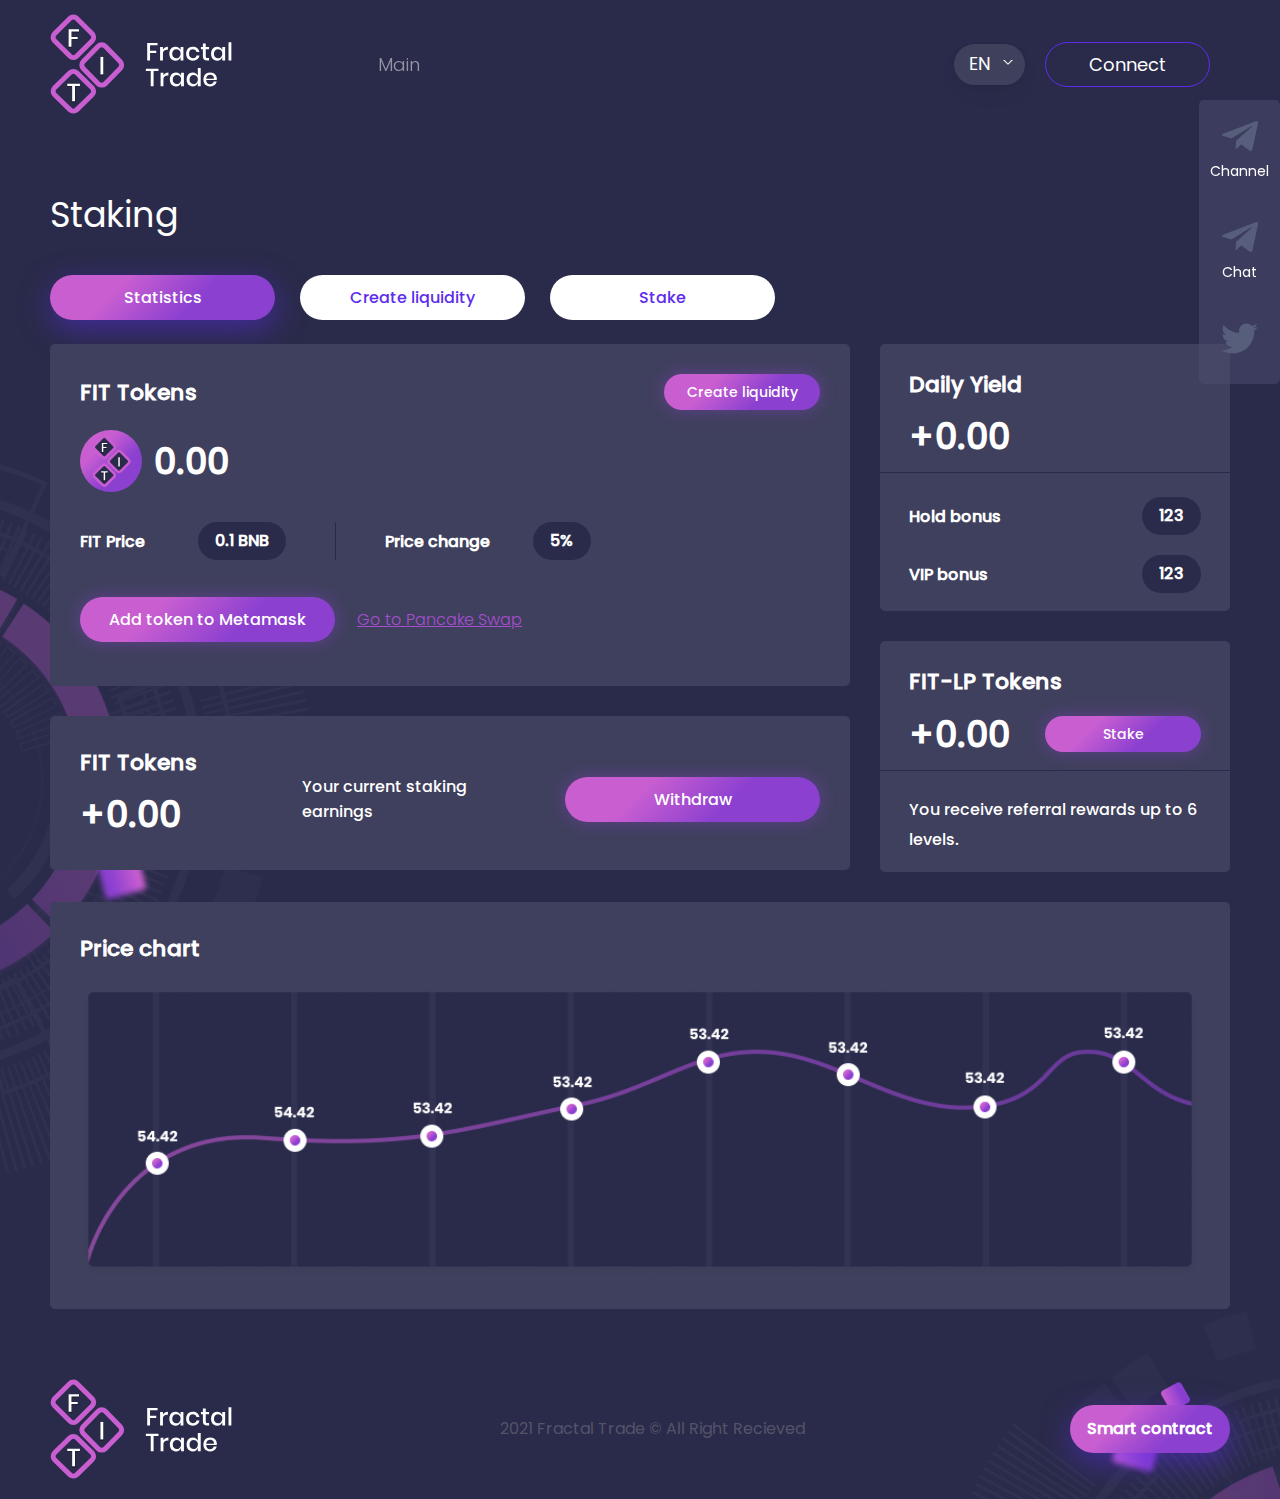
==== commit 4d6934af: "next page" ====
--- a/Staking.html
+++ b/Staking.html
@@ -50,6 +50,11 @@
 </header>
 <section class="tabs-section">
     <div class="container-content">
+        <div class="header-tabs">
+            <h2 class="title-header-tabs">
+                Staking
+            </h2>
+        </div>
         <ul class="tabs">
             <li class="tabs-item active">
                 <a href="">
@@ -399,7 +404,185 @@
                 </div>
             </div>
             <div class="tabs-panel" data-index="2">
-                <!-- content here -->
+                <div class="container-token">
+                    <div class="tokens-block left-token-block">
+                        <div class="control-header stake-control">
+                            <div class="switch-btn"></div>
+                        </div>
+                        <div class="container-input-token">
+                            <div class="container-content-change">
+                                <div class="header-input">
+                                    <h4 class="title-input">
+                                        Liquidity tokens
+                                    </h4>
+                                    <span class="value-info">
+                                    0.00 FIT-LP
+                                </span>
+                                </div>
+                                <div class="container-input-block">
+                                    <input type="text" class="token-input" value="0"/>
+                                    <div class="before-input">
+                                    <span>
+                                        FIT-LP
+                                    </span>
+                                    </div>
+                                </div>
+                                <div class="container-percent">
+                                    <ul class="list-percent">
+                                        <li class="item-percent-list">
+                                        <span>
+                                            25%
+                                        </span>
+                                        </li>
+                                        <li class="item-percent-list">
+                                        <span>
+                                            50%
+                                        </span>
+                                        </li>
+                                        <li class="item-percent-list">
+                                        <span>
+                                            75%
+                                        </span>
+                                        </li>
+                                        <li class="item-percent-list">
+                                        <span>
+                                            100%
+                                        </span>
+                                        </li>
+                                    </ul>
+                                </div>
+                                <button type="button" class="big-pink-btn remove-btn">
+                                    Unstake
+                                </button>
+                            </div>
+                            <div class="container-content-change-add stake">
+                                <div class="header-input">
+                                    <h4 class="title-input">
+                                        Liquidity tokens
+                                    </h4>
+                                    <span class="value-info">
+                                    0.00 FIT-LP
+                                </span>
+                                </div>
+                                <div class="container-input-block">
+                                    <input type="text" class="token-input" value="0"/>
+                                    <div class="before-input">
+                                    <span>
+                                        FIT-LP
+                                    </span>
+                                    </div>
+                                </div>
+                                <button type="button" class="big-pink-btn remove-btn">
+                                    Stake
+                                </button>
+                            </div>
+                        </div>
+                    </div>
+                    <div class="container-main-block">
+                        <div class="token-top-block">
+                            <ul class="list-top-block">
+                                <li class="item-top-block">
+                                    <h4 class="title-top-block">
+                                        Daily Yield
+                                    </h4>
+                                    <div class="item-percent-list">
+                                        <span>
+                                            20 FIT
+                                        </span>
+                                    </div>
+                                </li>
+                                <li class="item-top-block">
+                                    <div class="before-input">
+                                        <span>
+                                            1 FIT =
+                                        </span>
+                                    </div>
+                                    <div class="item-percent-list">
+                                        <span>
+                                            $1
+                                        </span>
+                                    </div>
+                                </li>
+                                <li class="item-top-block">
+                                    <h4 class="title-top-block">
+                                        Price Change
+                                    </h4>
+                                    <div class="item-percent-list">
+                                        <span>
+                                            +235%
+                                        </span>
+                                    </div>
+                                </li>
+                            </ul>
+                        </div>
+                        <div class="container-tokens-block">
+                            <div class="tokens-block">
+                                <div class="header-block-tabs extra-header">
+                                    <h3 class="title-tabs-block">
+                                        FIT-LP Tokens
+                                    </h3>
+                                    <div class="container-header-info-bottom">
+                                        <div class="block-value">
+                                            <div class="icon-value"></div>
+                                            <p class="value-token">
+                                                +0.00
+                                            </p>
+                                        </div>
+                                    </div>
+                                </div>
+                                <div class="body-token">
+                                    <ul class="list-result">
+                                        <li class="item-result">
+                                            <h4 class="title-result">
+                                                Staked tokens
+                                            </h4>
+                                            <span class="result-input">123 FIT-LP</span>
+                                        </li>
+                                        <li class="item-result">
+                                            <h4 class="title-result uppercase-title">
+                                                Total
+                                            </h4>
+                                            <span class="result-input">123 FIT-LP</span>
+                                        </li>
+                                    </ul>
+                                </div>
+                            </div>
+                            <div class="tokens-block">
+                                <div class="header-block-tabs extra-header">
+                                    <div class="container-title-tokens">
+                                        <h3 class="title-tabs-block">
+                                            FIT Tokens
+                                        </h3>
+                                        <button type="button" class="pink-small-btn withdraw-btn">
+                                            Withdraw
+                                        </button>
+                                    </div>
+                                    <div class="container-header-info-bottom">
+                                        <div class="block-value">
+                                            <div class="icon-value"></div>
+                                            <p class="value-token">
+                                                +0.00
+                                            </p>
+                                        </div>
+                                    </div>
+                                </div>
+                                <div class="body-block stake-token">
+                                    <div class="container-token-link">
+                                        <h3 class="title-total">
+                                            Token Contract
+                                        </h3>
+                                        <div class="container-total-input">
+                                            <p class="copy-link">
+                                                0xC80C6...7edf4Bf
+                                            </p>
+                                            <button type="button" class="btn-copy"></button>
+                                        </div>
+                                    </div>
+                                </div>
+                            </div>
+                        </div>
+                    </div>
+                </div>
             </div>
         </div>
     </div>
--- a/styles/style.css
+++ b/styles/style.css
@@ -1731,12 +1731,21 @@
     color: #ffff;
 }
 
+.stake-control .switch-btn::after {
+    content: "Unstake";
+}
+
 .switch-btn::before{
     content: 'Add';
     color: #5E2CED;
     font-weight: 500;
     font-size: 16px;
 }
+
+.stake-control .switch-btn::before{
+    content: 'Stake';
+}
+
 .switch-on {
     background: #F1F4FF;
     justify-content: flex-start;
@@ -1748,8 +1757,16 @@
     content: 'Add';
 }
 
+.stake-control .switch-on::after{
+    content: 'Stake';
+}
+
 .switch-on::before{
     content: 'Remove';
+}
+
+.stake-control .switch-on::before{
+    content: 'Unstake';
 }
 
 .title-input{
@@ -2106,5 +2123,97 @@
     padding-left: 0;
 }
 
-
-
+.title-header-tabs{
+    font-weight: normal;
+    font-size: 35px;
+}
+
+.header-tabs{
+    margin-bottom: 30px;
+}
+
+.tabs-section{
+    margin-top: 60px;
+}
+
+.stake .container-input-block{
+    margin-bottom: 0;
+}
+
+.container-tokens-block{
+    display: flex;
+}
+
+.container-tokens-block .tokens-block:first-child{
+    margin-right: 30px;
+}
+
+.container-tokens-block .tokens-block{
+    width: 50%;
+}
+
+.container-title-tokens{
+    display: flex;
+    align-items: center;
+    justify-content: space-between;
+    width: 100%;
+}
+
+.container-title-tokens .title-tabs-block{
+    margin-right: 28px;
+}
+
+.container-tokens-block .tokens-block{
+    padding: 30px 0 30px;
+}
+
+.container-tokens-block .tokens-block .extra-header{
+    padding: 30px 30px 23px;
+    border-bottom: 1px solid #2A2B4B;
+}
+
+.container-tokens-block .body-token{
+    border-bottom: none;
+    padding-bottom: 0;
+}
+
+.uppercase-title{
+    text-transform: uppercase;
+    font-weight: normal;
+}
+
+.container-total-input{
+    background: #2A2B4B;
+    border-radius: 30px;
+    max-width: 91%;
+    width: 100%;
+    padding: 12px 24px 12px 24px;
+    margin-top: 16px;
+    display: flex;
+    align-items: center;
+    justify-content: space-between;
+}
+
+.stake-token{
+    border-bottom: none;
+    padding-bottom: 0;
+}
+
+.title-total{
+    font-weight: 300;
+    font-size: 22px;
+    color: #FFFFFF;
+}
+
+.container-total-input .btn-copy{
+    display: block;
+    position: relative;
+    top: 0;
+    transform: none;
+}
+
+.container-tokens-block .tokens-block{
+    padding-top: 0;
+}
+
+
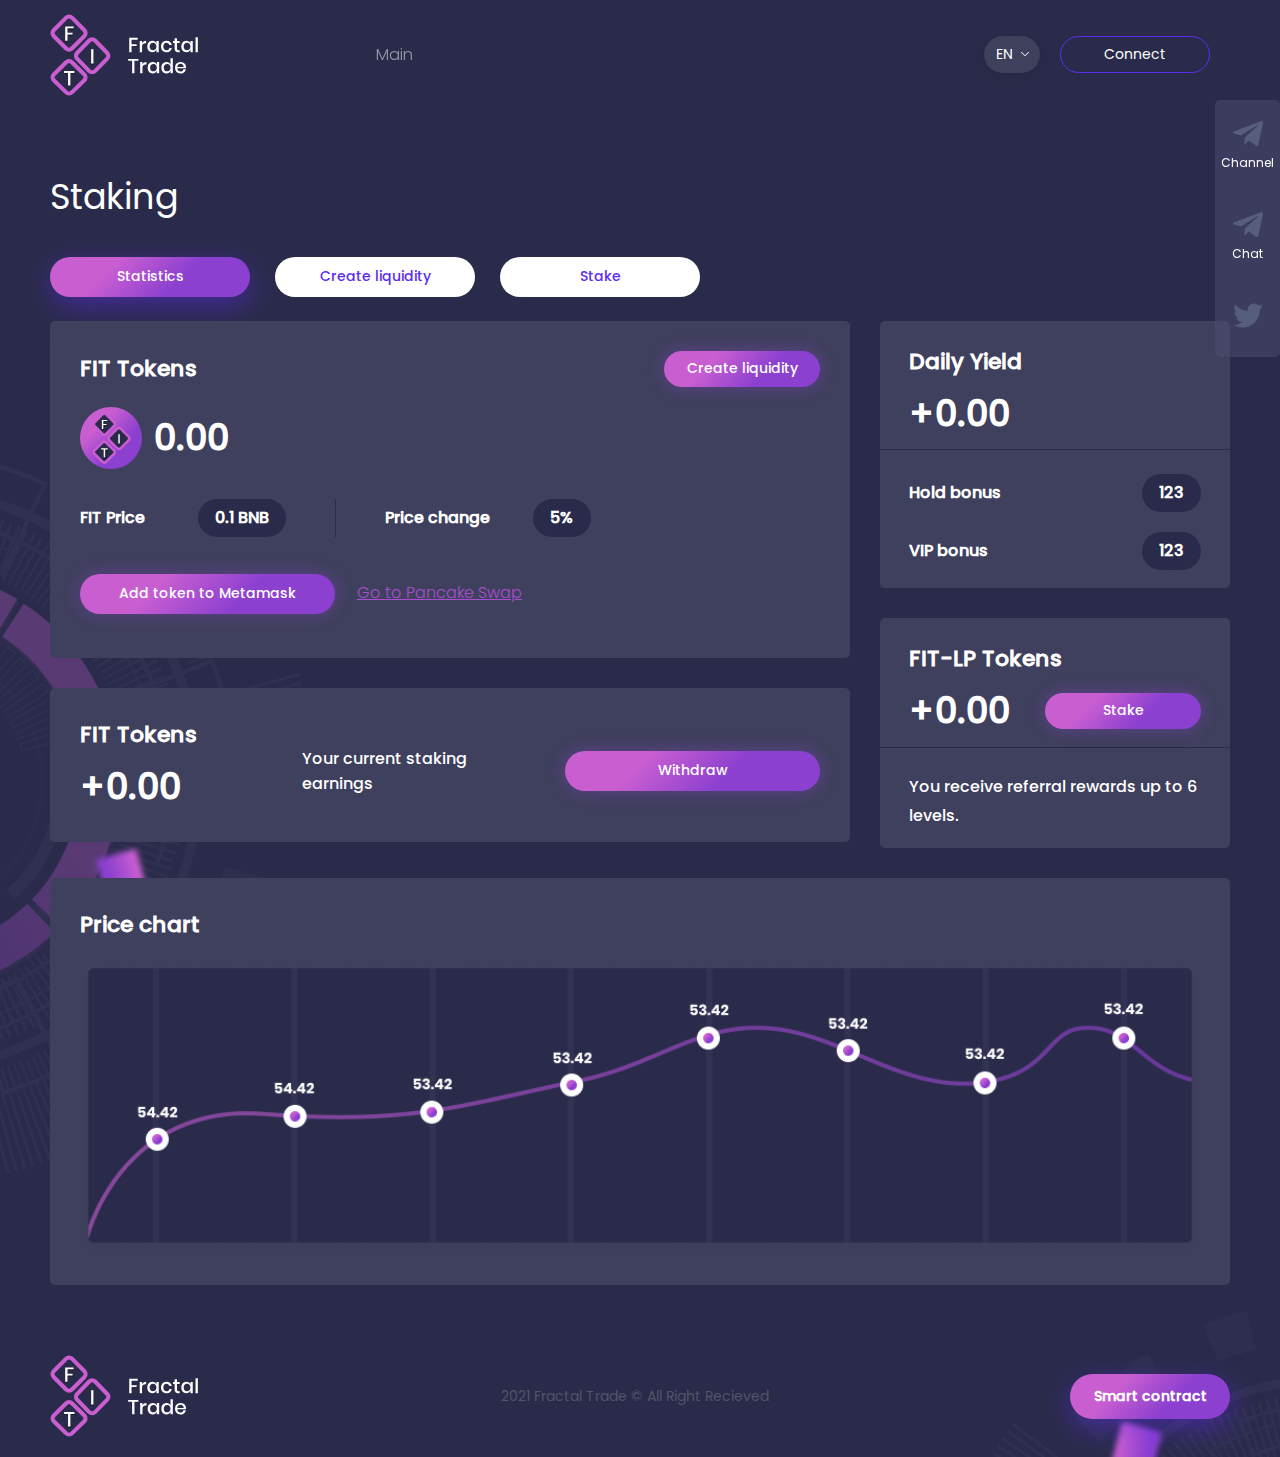
==== commit e8970619: "media start, done to 980px" ====
--- a/Staking.html
+++ b/Staking.html
@@ -20,7 +20,7 @@
             <a href="#" class="logo">
                 <img src="images/logo.svg" alt="logo"/>
             </a>
-            <div class="menu-container">
+            <div class="menu-container mobile-none">
                 <ul class="menu-list">
                     <li class="item-menu">
                         <a href="index.html" class="link-menu" target="_blank">
@@ -44,6 +44,7 @@
                 <button type="button" class="btn transparent-btn">
                     Connect
                 </button>
+                <button type="button" class="mobile-burger"></button>
             </div>
         </div>
     </div>
@@ -356,15 +357,15 @@
                                 <ul class="list-result">
                                     <li class="item-result">
                                         <h4 class="title-result">
-                                            Hold bonus
+                                            Staked tokens
                                         </h4>
-                                        <span class="result-input">123</span>
+                                        <span class="result-input">123 FIT-LP</span>
                                     </li>
                                     <li class="item-result">
                                         <h4 class="title-result">
-                                            VIP bonus
+                                            FIT-LP Tokens
                                         </h4>
-                                        <span class="result-input">123</span>
+                                        <span class="result-input">123 FIT-LP</span>
                                     </li>
                                 </ul>
                             </div>
@@ -624,6 +625,88 @@
 
 <button type="button" class="btn-to-top"></button>
 
+<div class="bg-windows" style="display: none">
+    <div class="container-popup" style="display: none">
+        <button type="button" class="close-btn"></button>
+        <h3 class="title-popup">
+            Something went wrong
+        </h3>
+        <p class="text-popup">
+            Repeat again or try later
+        </p>
+        <button type="button" class="btn btn-popup">
+            Okay
+        </button>
+    </div>
+
+    <div class="container-popup connect-popup" style="display: none">
+        <button type="button" class="close-btn"></button>
+        <h3 class="title-popup-connect">
+            Connect wallet
+        </h3>
+        <ul class="connect-list">
+            <li class="item-connect">
+                <a href="" class="connect-text metamsk">
+                    Metamask
+                </a>
+            </li>
+            <li class="item-connect">
+                <a href="" class="connect-text binance">
+                    Binance Chain Wallet
+                </a>
+            </li>
+        </ul>
+        <a href="" class="link-connect">
+            How to connect your wallet
+        </a>
+    </div>
+
+    <div class="container-popup connect-info" style="display: none">
+        <button type="button" class="close-btn"></button>
+        <h3 class="title-popup-connect">
+            Connect wallet
+        </h3>
+        <div class="connect-info-container">
+            <p>
+                To be eligible for a refund under these conditions, a user has to report the case to 1inch customer support with evidence of a failed transaction (transaction ID/transaction hash or the wallet address with the timestamp for the failure).
+            </p>
+            <p>
+                To be eligible for a refund under these conditions, a user has to report the case to 1inch customer support with evidence of a failed transaction (transaction D/transaction hash or the wallet address with the timestamp for the failure). To be eligible for a refund under these conditions, a user has to report the case to 1inch customer support with evidence of a failed transaction (transaction ID/trans
+            </p>
+            <p>
+                To be eligible for a refund under these conditions, a user has to report the case to 1inch customer support with evidence of a failed transaction (transaction ID/transaction hash or the wallet address with the timestamp for the failure).
+            </p>
+            <p>
+                To be eligible for a refund under these conditions, a user has to report the case to 1inch customer support with evidence of a failed transaction (transaction D/transaction hash or the wallet address with the timestamp for the failure). To be eligible for a refund under these conditions, a user has to report the case to 1inch customer support with evidence of a failed transaction (transaction ID/trans
+            </p>
+        </div>
+
+    </div>
+</div>
+
+<div class="mobile-menu-wrapper">
+    <div class="mobile-menu-container">
+        <button type="button" class="close-menu"></button>
+        <ul class="menu-list">
+            <li class="item-menu">
+                <a href="Staking.html" class="link-menu" target="_blank">
+                    Staking
+                </a>
+            </li>
+            <li class="item-menu">
+                <a href="" class="link-menu" target="_blank">
+                    Investments
+                </a>
+            </li>
+            <li class="item-menu">
+                <a href="" class="link-menu" target="_blank">
+                    Affiliate
+                </a>
+            </li>
+        </ul>
+    </div>
+</div>
+
 <!-- scripts -->
 
 <script src="js/jQuery_3.6.0.js"></script>
--- a/styles/style.css
+++ b/styles/style.css
@@ -252,7 +252,7 @@
     animation: radial-pulse 1s infinite;
 }
 
-.contract{
+.btn.contract{
     border: none;
     background: #F1F4FF;
     color: #5E2CED;
@@ -287,6 +287,7 @@
 
 .first-screen{
     padding-bottom: 123px;
+    background: #2a2b4a;
 }
 
 /*----------------blue section--------*/
@@ -2216,4 +2217,179 @@
     padding-top: 0;
 }
 
-
+/*-------------popups-----------*/
+
+.bg-windows{
+    background: rgba(42, 43, 75, 0.8);
+    position: fixed;
+    left: 0;
+    right: 0;
+    top: 0;
+    bottom: 0;
+    z-index: 10000;
+}
+
+.container-popup{
+    background: #F1F4FF;
+    padding: 28px 24px 24px;
+    min-height: 100px;
+    max-width: 350px;
+    width: 100%;
+    position: fixed;
+    top: 50%;
+    transform: translateY(-50%);
+    left: 0;
+    right: 0;
+    margin: 0 auto;
+    border-radius: 5px;
+}
+
+.title-popup{
+    font-weight: normal;
+    font-size: 35px;
+    color: #2A2B4B;
+    padding-top: 134px;
+    text-align: center;
+    max-width: 324px;
+    line-height: inherit;
+    margin: 0 auto;
+    margin-bottom: 23px;
+    position: relative;
+}
+
+.title-popup::after{
+    content: '';
+    position: absolute;
+    width: 108px;
+    height: 108px;
+    background: url("../images/error-icon.svg")no-repeat;
+    background-size: 100% 100%;
+    top: 0;
+    left: 50%;
+    transform: translateX(-50%);
+}
+
+.text-popup{
+    font-weight: 300;
+    font-size: 16px;
+    color: #2A2B4B;
+    opacity: 0.5;
+    text-align: center;
+    margin-bottom: 23px;
+}
+
+.btn-popup{
+    background: linear-gradient(315deg, #8C40D0 36.41%, #C95ED1 70.02%);
+    border-radius: 30px;
+    width: 255px;
+    height: 45px;
+    border: none;
+    display: flex;
+    justify-content: center;
+    align-items: center;
+    margin: 0 auto;
+}
+
+.btn-popup:hover{
+    transition: .3s;
+    opacity: 0.8;
+}
+
+.close-btn{
+    position: absolute;
+    right: -20px;
+    top: -20px;
+    background: url("../images/close-x.svg")no-repeat;
+    width: 13px;
+    height: 13px;
+    background-size: 100% 100%;
+    border: none;
+}
+
+.title-popup-connect{
+    color: #2A2B4B;
+    font-weight: normal;
+    font-size: 22px;
+    margin-bottom: 20px;
+    text-align: center;
+}
+
+.connect-text{
+    display: block;
+    font-weight: 500;
+    font-size: 16px;
+    color: #5e2ced;
+    padding: 10px 70px 10px 20px;
+    background: #F1F4FF;
+    border-radius: 50px;
+    border: 1px solid #5E2CED;
+    position: relative;
+}
+
+.connect-text:hover{
+    transition: .3s;
+    background: rgba(94, 44, 237, 0.1);
+}
+
+.connect-text::after{
+    content: '';
+    position: absolute;
+    right: 20px;
+    top: 50%;
+    transform: translateY(-50%);
+    width: 24px;
+    height: 25px;
+    background: url("../images/fox.svg")no-repeat;
+    background-size: contain;
+}
+
+.connect-text.binance::after{
+    width: 21px;
+    height: 21px;
+    background: url("../images/token-orange.svg")no-repeat;
+    background-size: contain;
+}
+
+.item-connect{
+    margin-bottom: 20px;
+}
+
+.link-connect{
+    font-weight: 500;
+    font-size: 16px;
+    color: #5E2CED;
+    text-decoration-line: underline;
+    display: block;
+    margin: 0 auto;
+    text-align: center;
+}
+
+.link-connect:hover{
+    transition: .3s;
+    text-decoration: none;
+}
+
+.connect-popup{
+    padding-bottom: 44px;
+}
+
+.connect-info-container p{
+    font-weight: normal;
+    font-size: 16px;
+    color: #7E7E89;
+    margin-bottom: 20px;
+    line-height: normal;
+}
+
+.connect-info-container{
+    max-height: 335px;
+    overflow-y: auto;
+}
+
+.mobile-burger{
+    display: none;
+}
+
+.mobile-menu-wrapper{
+    display: none;
+}
--- a/styles/media.css
+++ b/styles/media.css
@@ -1,3 +1,785 @@
-@media screen and (max-width: 1500px){
-
+@media screen and (max-width: 1300px){
+    .logo {
+        max-width: 150px;
+        width: 100%;
+    }
+
+    .link-menu{
+        font-size: 16px;
+    }
+
+    .chose-lg {
+        padding: 11px 28px 12px 12px;
+        font-size: 14px;
+    }
+
+    .item-language a {
+        padding: 7px 9px;
+        width: 31px;
+        font-size: 14px;
+    }
+
+    .chose-lg:after{
+        width: 10px;
+        height: 7px;
+    }
+
+    .btn {
+        width: 150px;
+        color: #FFFFFF;
+        border-radius: 30px;
+        height: 37px;
+        font-size: 14px;
+    }
+
+    .channel a, .chat a, .twitter a{
+        width: 45px;
+        font-size: 12px;
+        padding-top: 33px;
+    }
+
+    .channel a:after, .chat a:after, .twitter a:after,
+    .channel a:hover:after, .chat a:hover:after{
+        width: 30px;
+        height: 26px;
+    }
+
+    .main-title {
+        font-size: 65px;
+        margin-bottom: 18px;
+    }
+
+    .main-sub-text{
+        font-size: 14px;
+        max-width: 447px;
+        margin-bottom: 20px;
+    }
+
+    .footer-text-screen,
+    .text-statistic{
+        font-size: 14px;
+    }
+
+    .container-img-main{
+        width: 80%;
+    }
+
+    .container-img-main img{
+        width: 100%;
+    }
+
+    .first-screen {
+        padding-bottom: 80px;
+    }
+
+    .value-statistic h3{
+        font-size: 40px;
+    }
+
+    .discussed {
+        padding: 80px 50px;
+    }
+
+    .sub-title-header,
+    .container-sub-title span{
+        font-size: 18px;
+    }
+
+    .header-item-faq{
+        padding: 18px 23px 18px 26px;
+    }
+
+    .title-faq-item{
+        font-size: 20px;
+    }
+
+    .btn-to-top{
+        bottom: 113px;
+    }
+
+    .smart-contract{
+        font-size: 14px;
+        width: 160px;
+        height: 45px;
+    }
+
+    .footer .logo {
+        max-width: 150px;
+    }
+
+    .footer-info{
+        font-size: 14px;
+    }
+
+    .btn.btn-statistic,
+    .btn.btn-transparent{
+        width: 100%;
+    }
+
+    .tabs li a{
+        font-size: 14px;
+        width: 200px;
+        height: 40px;
+    }
+
+    .switch-btn::after{
+        width: 145px;
+        height: 40px;
+    }
+
+    .switch-btn{
+        width: 262px;
+        height: 40px;
+    }
+
+    .switch-on::after {
+        left: 158px;
+    }
+
+    .big-pink-btn{
+        height: 40px;
+        font-size: 14px;
+    }
+
+    .container-input-block{
+        padding: 9px 15px;
+    }
+}
+
+@media screen and (max-width: 1181px){
+    .container-first-screen{
+        padding: 0 15px;
+        margin-top: 40px;
+        min-height: 460px;
+    }
+
+    .item-statistic {
+        padding: 30px 0 36px;
+    }
+
+    .container-content {
+        max-width: 90%;
+        width: 100%;
+    }
+
+    .first-block:hover .number-block span, .second-block:hover .number-block span, .three-block:hover .number-block span, .fourth-block:hover .number-block span, .fifth-block:hover .number-block span {
+        font-size: 30px;
+    }
+
+    .first-block:hover .number-block, .second-block:hover .number-block, .three-block:hover .number-block, .fourth-block:hover .number-block, .fifth-block:hover .number-block {
+        width: 70px;
+        height: 70px;
+    }
+
+    .second-block:hover .number-block, .fourth-block:hover .number-block {
+        bottom: -49px;
+        left: -28px;
+    }
+
+    .first-block:hover .number-block, .three-block:hover .number-block, .fifth-block:hover .number-block {
+        top: -50px;
+        left: -26px;
+    }
+
+    .number-block span{
+        font-size: 20px;
+    }
+
+    .title-map-block{
+        font-size: 20px;
+        margin-bottom: 15px;
+    }
+
+    .text-map-block{
+        font-size: 16px;
+        max-width: 220px;
+    }
+
+    .second-block {
+        left: 96px;
+    }
+
+    .item-discussed {
+        max-width: 195px;
+    }
+
+    .item-discussed a{
+        width: 100%;
+    }
+
+    .item-discussed a img{
+        width: 100%;
+    }
+
+    .main-title {
+        font-size: 60px;
+    }
+
+    .title-block{
+        font-size: 22px;
+    }
+
+    .container-info p,
+    .container-info span,
+    .content-statistic-withdraw .value{
+        font-size: 18px;
+    }
+
+    .name-statistic{
+        font-size: 14px;
+    }
+
+    .title-percent{
+        font-size: 45px;
+    }
+
+    .text-percent{
+        font-size: 18px;
+        margin-top: 15px;
+    }
+
+    .referral-title, .referral-block-header span,
+    .text-referral,
+    .title-referral-footer{
+        font-size: 20px;
+    }
+
+    .referral-input{
+        font-size: 14px;
+    }
+
+    .copy-btn{
+        width: 280px;
+        height: 40px;
+        font-size: 14px;
+    }
+
+    .referral {
+        padding: 75px 0 78px;
+    }
+
+    .item-percent {
+        padding: 18px 15px;
+        min-width: 130px;
+    }
+
+    .title-tabs-block,
+    .title-total{
+        font-size: 20px;
+    }
+
+    .result-input,
+    .title-result,
+    .title-footer-token{
+        font-size: 14px;
+    }
+
+    .value-token,
+    .extra-value{
+        font-size: 30px;
+    }
+
+    .footer-right-text,
+    .block-current p,
+    .info-list-text,
+    .copy-link,
+    .item-percent-list span{
+        font-size: 14px;
+    }
+
+    .item-footer-token:not(:last-child) {
+        margin-right: 10px;
+    }
+
+    .item-percent-list {
+        padding: 8px 13px;
+    }
+
+    .first-block, .three-block, .fifth-block {
+        padding-top: 40px;
+    }
+
+    .map-block{
+        padding-bottom: 40px;
+        padding-left: 40px;
+    }
+
+    .container-input{
+        padding: 6px;
+    }
+
+    .item-statistic{
+        min-width: 320px;
+    }
+
+    .btn-to-top{
+        right: 7%;
+    }
+
+    .item-discussed {
+        max-width: 150px;
+    }
+
+    .container-img-main {
+        width: 84%;
+    }
+
+    .right-block{
+        max-width: 465px;
+    }
+
+}
+
+@media screen and (max-width: 1025px){
+    .container-info p, .container-info span, .content-statistic-withdraw .value {
+        font-size: 16px;
+    }
+
+    .title-footer-block{
+        margin-top: 0;
+    }
+
+    .btn-input,
+    .input-info{
+        font-size: 14px;
+    }
+}
+
+@media screen and (max-width: 980px){
+    .container-first-screen{
+        flex-direction: column;
+    }
+
+    .main-title {
+        font-size: 55px;
+    }
+
+    .container-text-screen {
+        max-width: 100%;
+        width: 100%;
+    }
+
+    .main-sub-text {
+        font-size: 14px;
+        max-width: 462px;
+        margin: 0 auto;
+        margin-bottom: 20px;
+        text-align: center;
+    }
+
+    .container-btn-screen{
+        display: flex;
+        justify-content: center;
+    }
+
+    .block-screen.left{
+        display: flex;
+        flex-direction: column;
+        justify-content: center;
+        align-items: center;
+    }
+
+    .footer-text-screen{
+        margin-top: 20px;
+    }
+
+    .container-img-main {
+        width: 100%;
+        margin-top: 40px;
+    }
+
+    .item-statistic {
+        min-width: 251px;
+    }
+
+    .title-header{
+        margin-bottom: 30px;
+    }
+
+    .footer-block{
+        padding: 19px 23px 23px;
+    }
+
+    .header-block{
+        padding: 20px 23px;
+    }
+
+    .title-block {
+        font-size: 20px;
+    }
+
+    .container-img-block img{
+        width: 79%;
+    }
+
+    .footer-block-withdraw {
+        padding: 20px 20px 22px;
+    }
+
+    .content-statistic-withdraw:first-child {
+        margin-bottom: 12px;
+    }
+
+    .body-block {
+        padding: 0 20px 30px;
+    }
+
+    .name-statistic{
+        max-width: 144px;
+    }
+
+    .block-investments{
+        margin: 0 10px;
+    }
+
+    .investments {
+        padding-bottom: 60px;
+    }
+
+    .referral {
+        padding: 68px 0 78px;
+    }
+
+    .referral-header:before, .referral-header:after{
+        width: 43%;
+    }
+
+    .container-info-referral{
+        flex-direction: column;
+    }
+
+    .left-block {
+        width: 71%;
+        margin-bottom: 40px;
+    }
+
+    .right-block {
+        max-width: 71%;
+    }
+
+    .referral-block-header{
+        justify-content: center;
+    }
+
+    .text-referral{
+        text-align: center;
+        max-width: 100%;
+    }
+
+    .title-referral-footer{
+        text-align: center;
+    }
+
+    .title-referral-footer:after{
+        right: 0;
+        margin: 0 9% 0 0;
+        top: 18px;
+        width: 20%;
+    }
+
+
+    .title-referral-footer:before{
+        content: '';
+        position: absolute;
+        height: 1px;
+        display: inline-block;
+        width: 20%;
+        background-clip: content-box;
+        background: rgba(255, 255, 255, 0.3);
+        top: 18px;
+    }
+
+    .title-referral-footer:before {
+        left: 0;
+        margin: 0 0 0 10%;
+    }
+
+    .referral-input-container{
+        display: flex;
+        flex-direction: column;
+        justify-content: center;
+        align-items: center;
+    }
+
+    .referral-input{
+        width: 82%;
+    }
+
+    .road-map {
+        padding: 68px 0 75px;
+    }
+
+    .first-block:hover .number-block, .second-block:hover .number-block, .three-block:hover .number-block, .fourth-block:hover .number-block, .fifth-block:hover .number-block {
+        width: 64px;
+        height: 64px;
+    }
+
+    .second-block:hover .number-block, .fourth-block:hover .number-block {
+        bottom: -49px;
+        left: -24px;
+    }
+
+    .second-block {
+        left: -55px;
+    }
+
+    .map-block {
+        max-width: 197px;
+        padding-bottom: 52px;
+        padding-left: 27px;
+    }
+
+    .first-block, .three-block, .fifth-block {
+        padding-top: 52px;
+    }
+
+    .fourth-block {
+        right: -42px;
+    }
+
+    .header-item-faq {
+        padding: 15px 23px 15px 26px;
+    }
+
+    .item-faq {
+        margin-bottom: 20px;
+    }
+
+    .btn-to-top {
+        right: 50%;
+        bottom: 94px;
+    }
+
+    .mobile-none{
+        display: none;
+    }
+
+    .mobile-burger{
+        display: block;
+        width: 28px;
+        height: 21px;
+        background: url("../images/menu.svg")no-repeat;
+        background-size: contain;
+        border: none;
+        margin-left: 30px;
+    }
+
+    .mobile-menu-wrapper{
+        background: rgba(42, 43, 75, 0.6);
+        position: fixed;
+        left: 0;
+        top: 0;
+        right: 0;
+        bottom: 0;
+        z-index: 10000;
+    }
+
+    .mobile-menu-container{
+        background: #6A3CEF;
+        padding: 93px 15px 20px 51px;
+        width: 194px;
+        right: -100%;
+        position: absolute;
+        top: 0;
+        bottom: 0;
+        transition: .3s;
+    }
+
+    .mobile-menu-container.active-menu{
+        right: 0;
+        transition: .3s;
+    }
+
+    .menu-list{
+        flex-direction: column;
+        align-items: flex-start;
+    }
+
+    .mobile-menu-container .menu-list .link-menu{
+        font-weight: normal;
+        font-size: 22px;
+        opacity: 1;
+    }
+
+    .mobile-menu-container .menu-list  .item-menu{
+        margin-bottom: 23px;
+        margin-left: 0;
+    }
+
+    .close-menu{
+        border: none;
+        width: 23px;
+        height: 22px;
+        background: url("../images/close-x.svg")no-repeat;
+        background-size: contain;
+        position: absolute;
+        right: 55px;
+        top: 55px;
+    }
+
+    .footer-token-block{
+        display: flex;
+        flex-direction: column;
+        justify-content: center;
+    }
+
+    .link-swap{
+        margin-left: 0;
+        margin-top: 15px;
+    }
+
+    .tokens-block{
+        padding: 20px 20px 20px;
+    }
+
+    .chart {
+        height: 213px;
+    }
+
+    .extra-bottom {
+        margin-top: 20px;
+    }
+
+    .right-tokens-block .tokens-block:not(:last-child) {
+        margin-bottom: 20px;
+    }
+
+    .right-tokens-block .tokens-block {
+        margin-left: 20px;
+    }
+
+    .tab-footer {
+        margin-top: 20px;
+    }
+
+    .right-token .extra-header{
+        padding: 4px 20px 18px;
+    }
+
+    .footer-right-token {
+        padding: 24px 12px 0;
+    }
+
+    .item-top-block:not(:last-child) {
+        margin-right: 20px;
+    }
+
+    .left-token-block{
+        margin-right: 20px;
+    }
+
+    .token-top-block {
+        margin-bottom: 20px;
+    }
+
+    .left-token-block {
+        max-width: 200px;
+    }
+
+    .switch-btn {
+        width: 178px;
+        height: 40px;
+        padding-right: 20px;
+    }
+
+    .switch-btn::after {
+        width: 107px;
+        height: 40px;
+    }
+
+    .switch-on::after {
+        left: 92px;
+    }
+
+    .switch-on{
+        padding-left: 20px;
+        padding-right: 0;
+    }
+
+    .header-input{
+        flex-direction: column;
+        align-items: flex-start;
+    }
+
+    .value-info{
+        font-size: 14px;
+        margin-top: 5px;
+        margin-bottom: 10px;
+    }
+
+    .token-input{
+        width: 50%;
+    }
+
+    .before-input span:before{
+        width: 18px;
+        height: 26px;
+    }
+
+    .before-input span{
+        font-size: 14px;
+        padding-left: 24px;
+    }
+
+    .item-percent-list{
+        margin-bottom: 12px;
+    }
+
+    .container-content-change .link-swap{
+        margin-top: 0;
+    }
+
+    .item-top-block{
+        flex-direction: column;
+        padding: 12px 10px 11px 16px;
+    }
+
+    .item-top-block .item-percent-list{
+        margin: 0;
+        margin-top: 5px;
+        width: 76%;
+        text-align: center;
+    }
+
+    .body-token .title-footer-token{
+        max-width: 144px;
+        width: 100%;
+    }
+
+    .list-footer-token{
+        flex-wrap: wrap;
+    }
+
+    .item-footer-token:last-child{
+        width: 100%;
+        margin-top: 14px;
+    }
+
+    .item-footer-token:last-child .info-list-text{
+        max-width: 100%;
+    }
+
+    span.bnb-before:before{
+        height: 20px;
+    }
+
+    .switch-btn::before,
+    .switch-on::after,
+    .switch-btn::after{
+        font-size: 14px;
+    }
+
+    .input-title{
+        font-size: 14px;
+        margin-bottom: 10px;
+    }
+
+    .title-input,
+    .container-info-faq p{
+        font-size: 14px;
+    }
+
+    .title-header-tabs{
+        text-align: center;
+    }
 }